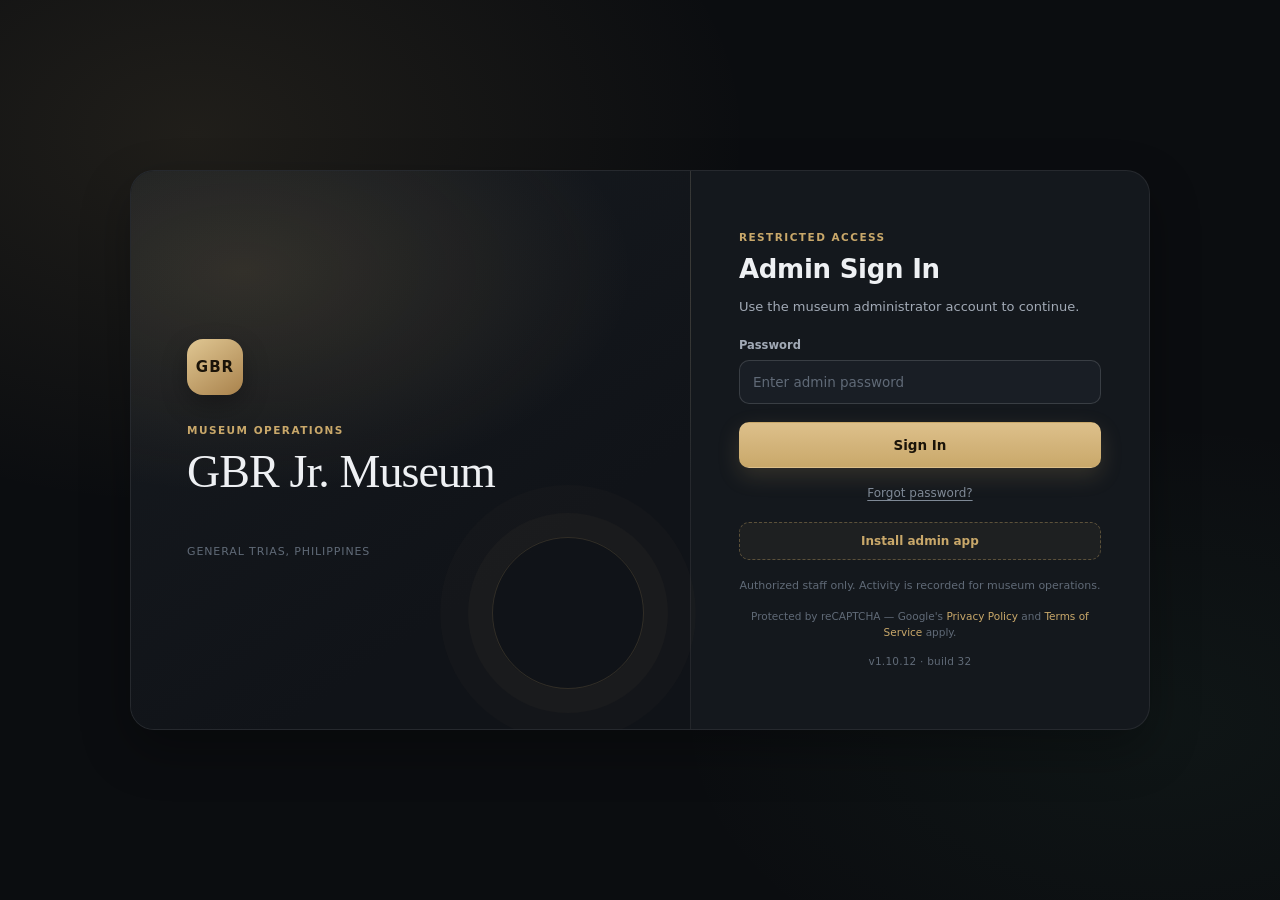
==== admin.html @ af336f1e "Keep a year of visit history so all-time analytics stop shrinking The analytics dashboard pruned ana" ====
<!DOCTYPE html>
<html lang="en">
<head>
<meta charset="UTF-8" />
<meta name="viewport" content="width=device-width, initial-scale=1" />
<title>GBR Jr. Museum — Admin Console</title>
<link rel="manifest" href="admin-manifest.webmanifest" />
<meta name="theme-color" content="#0b0d10" />
<meta name="mobile-web-app-capable" content="yes" />
<meta name="apple-mobile-web-app-capable" content="yes" />
<meta name="apple-mobile-web-app-status-bar-style" content="black-translucent" />
<meta name="apple-mobile-web-app-title" content="GBR Admin" />
<link rel="apple-touch-icon" href="./assets/logo.png" />
<link rel="stylesheet" href="admin.css?v=21" />
<script src="asset-manifest.js"></script>
<script src="offline-store.js?v=1"></script>
<script>
  window.gbrAdminInstallPrompt = null;
  window.addEventListener("beforeinstallprompt", (event) => {
    event.preventDefault();
    window.gbrAdminInstallPrompt = event;
  });
</script>
<script src="https://aframe.io/releases/1.5.0/aframe.min.js" defer></script>
<script src="https://cdn.jsdelivr.net/npm/mind-ar@1.2.5/dist/mindar-image-aframe.prod.js" defer></script>
<base target="_blank">
</head>
<body>

  <div id="screen-login" class="login-screen">
    <div class="login-panel">
      <section class="login-brand">
        <div class="brand-mark">GBR</div>
        <p class="eyebrow">Museum Operations</p>
        <h1>GBR Jr. Museum</h1>
        <p class="login-location">General Trias, Philippines</p>
      </section>

      <section class="login-card">
        <p class="eyebrow">Restricted Access</p>
        <h2>Admin Sign In</h2>
        <p class="modal-desc">Use the museum administrator account to continue.</p>
        <label class="field-label" for="admin-password-input">Password</label>
        <input id="admin-password-input" class="text-input" type="password" placeholder="Enter admin password" autocomplete="current-password" />
        <p id="admin-login-error" class="admin-error hidden">Incorrect password.</p>
        <button id="btn-admin-login-submit" class="btn-primary">Sign In</button>
        <button id="btn-forgot-password" class="login-link-btn" type="button">Forgot password?</button>
        <button id="btn-install-admin-login" class="login-install-btn" type="button">Install admin app</button>
        <p id="admin-login-status" class="login-status hidden"></p>
        <p class="login-footnote">Authorized staff only. Activity is recorded for museum operations.</p>
        <p class="login-footnote login-recaptcha-note">
          Protected by reCAPTCHA — Google's
          <a href="https://policies.google.com/privacy" target="_blank" rel="noopener">Privacy Policy</a> and
          <a href="https://policies.google.com/terms" target="_blank" rel="noopener">Terms of Service</a> apply.
        </p>
        <p class="login-version" id="login-version-text">—</p>
      </section>
    </div>
  </div>

  <div id="ai-modal" class="modal-overlay hidden">
    <div class="modal-card ai-modal-card">
      <p class="modal-eyebrow">AI Assistant</p>
      <h2>Auto-Fill Collection Info &amp; Quiz</h2>
      <p class="modal-desc">Paste any reference text below — an artwork, artifact, sculpture, document, monument, heritage structure, or historical site. The AI will extract the title, artist/maker, year, location, write a description, and generate quiz questions.</p>
      <textarea id="ai-paste-input" class="note-textarea" rows="8" maxlength="60000" placeholder="Paste collection info here… e.g. The historic Puente de Malabon (Malabon Bridge) was constructed during the 19th century under the Spanish colonial administration to span the Malabon-Tullahan river network. During the Philippine-American War in 1899, one of its stone spans was deliberately destroyed by Filipino revolutionary forces. It was later rebuilt in reinforced concrete and steel."></textarea>
      <p class="field-hint"><span id="ai-char-count" class="ai-char-count">0</span> / 60,000 characters · Works with artworks, artifacts, monuments, historical sites, and other collection objects. Paste a full article if you have one: texts over 20,000 characters are shortened to their key facts automatically before the AI reads them.</p>
      <p id="ai-modal-status" class="ai-status"></p>
      <div class="modal-actions">
        <button id="btn-ai-cancel" class="btn-secondary">Cancel</button>
        <button id="btn-ai-submit" class="btn-primary">Auto-Fill Fields &amp; Quiz</button>
      </div>
    </div>
  </div>

  <div id="admin-dashboard" class="admin-shell hidden">
    <aside class="sidebar">
      <div class="sidebar-brand">
        <div class="brand-mark small">GBR</div>
        <div>
          <strong>GBR Jr. Museum</strong>
          <span>Collection Console</span>
        </div>
      </div>

      <nav class="sidebar-nav" aria-label="Admin sections">
        <button class="tab-btn active" data-tab="stats" data-page-title="Visitor Overview">
          <svg viewBox="0 0 24 24" fill="none" stroke="currentColor" stroke-width="1.8" stroke-linecap="round" stroke-linejoin="round" aria-hidden="true"><rect x="3" y="3" width="7" height="7" rx="1.5"/><rect x="14" y="3" width="7" height="7" rx="1.5"/><rect x="3" y="14" width="7" height="7" rx="1.5"/><rect x="14" y="14" width="7" height="7" rx="1.5"/></svg>
          <span>Overview</span>
        </button>
        <button class="tab-btn" data-tab="artworks" data-page-title="Artwork Collection">
          <svg viewBox="0 0 24 24" fill="none" stroke="currentColor" stroke-width="1.8" stroke-linecap="round" stroke-linejoin="round" aria-hidden="true"><rect x="3" y="4" width="18" height="16" rx="2"/><circle cx="8.5" cy="9" r="1.6"/><path d="M21 15l-5-5L5 21"/></svg>
          <span>Artworks</span>
        </button>
        <button class="tab-btn" data-tab="leaderboard" data-page-title="Leaderboard">
          <svg viewBox="0 0 24 24" fill="none" stroke="currentColor" stroke-width="1.8" stroke-linecap="round" stroke-linejoin="round" aria-hidden="true"><path d="M8 21h8"/><path d="M12 17v4"/><path d="M7 4h10v4a5 5 0 0 1-10 0V4z"/><path d="M7 6H4a3 3 0 0 0 3 4"/><path d="M17 6h3a3 3 0 0 1-3 4"/></svg>
          <span>Leaderboard</span>
        </button>
        <button class="tab-btn" data-tab="notes" data-page-title="Guestbook">
          <svg viewBox="0 0 24 24" fill="none" stroke="currentColor" stroke-width="1.8" stroke-linecap="round" stroke-linejoin="round" aria-hidden="true"><path d="M21 14a3 3 0 0 1-3 3H8l-5 4V6a3 3 0 0 1 3-3h12a3 3 0 0 1 3 3v8z"/><path d="M8 8h8"/><path d="M8 12h5"/></svg>
          <span>Guestbook</span>
        </button>
        <button class="tab-btn" data-tab="account" data-page-title="Account &amp; About">
          <svg viewBox="0 0 24 24" fill="none" stroke="currentColor" stroke-width="1.8" stroke-linecap="round" stroke-linejoin="round" aria-hidden="true"><circle cx="12" cy="8" r="4"/><path d="M4.5 21c0-4 3.4-6.5 7.5-6.5s7.5 2.5 7.5 6.5"/></svg>
          <span>Account</span>
        </button>
      </nav>

      <div class="sidebar-footer">
        <div class="sidebar-live">
          <span class="live-dot"></span>
          <div>
            <strong>System Online</strong>
            <span>Firebase connected</span>
          </div>
        </div>
      </div>
    </aside>

    <div class="main-shell">
      <header class="topbar">
        <div class="topbar-title">
          <p class="eyebrow">Museum Operations</p>
          <h1 id="page-title">Visitor Overview</h1>
        </div>
        <div class="topbar-actions">
          <span id="stats-updated" class="topbar-updated">Not refreshed yet</span>
          <button id="btn-install-admin" class="btn-secondary btn-small btn-install" type="button" title="Install GBR Admin on this PC">
            <svg viewBox="0 0 24 24" fill="none" stroke="currentColor" stroke-width="1.8" stroke-linecap="round" stroke-linejoin="round" aria-hidden="true"><path d="M12 3v12"/><path d="m7 10 5 5 5-5"/><path d="M5 21h14"/></svg>
            <span>Install App</span>
          </button>
          <button id="btn-refresh-admin" class="btn-secondary btn-small" type="button">Refresh Data</button>
          <button id="btn-logout" class="btn-secondary btn-small btn-logout" type="button">Sign Out</button>
        </div>
      </header>

      <main class="admin-content">

        <section id="tab-stats" class="tab-panel">
          <div class="section-intro">
            <div>
              <h2>Visitor Analytics</h2>
              <p>Live and historical engagement across the museum experience.</p>
            </div>
            <span class="status-chip"><span class="live-dot"></span> Live tracking</span>
          </div>

          <div class="kpi-grid">
            <article class="kpi-card kpi-live">
              <div class="kpi-top">
                <span class="kpi-label">Live Now</span>
                <span class="live-pill"><span class="live-dot"></span>Live</span>
              </div>
              <span id="stat-active-now" class="kpi-value">—</span>
              <span class="kpi-caption">Visitors active in the last 60 seconds</span>
            </article>

            <article class="kpi-card">
              <div class="kpi-top">
                <span class="kpi-label">Visits Today</span>
                <svg class="kpi-icon" viewBox="0 0 24 24" fill="none" stroke="currentColor" stroke-width="1.7" stroke-linecap="round" stroke-linejoin="round" aria-hidden="true"><path d="M4 19V9"/><path d="M10 19V5"/><path d="M16 19v-7"/><path d="M22 19H2"/></svg>
              </div>
              <span id="stat-visits-today" class="kpi-value">—</span>
              <span id="stat-visits-today-note" class="kpi-caption">Compared with yesterday</span>
            </article>

            <article class="kpi-card">
              <div class="kpi-top">
                <span class="kpi-label">7-Day Visits</span>
                <svg class="kpi-icon" viewBox="0 0 24 24" fill="none" stroke="currentColor" stroke-width="1.7" stroke-linecap="round" stroke-linejoin="round" aria-hidden="true"><path d="M3 17l5-5 4 3 6-7"/><path d="M14 8h4v4"/></svg>
              </div>
              <span id="stat-visits-week" class="kpi-value">—</span>
              <span id="stat-visits-week-note" class="kpi-caption">Compared with the previous week</span>
            </article>

            <article class="kpi-card">
              <div class="kpi-top">
                <span class="kpi-label">Completions</span>
                <svg class="kpi-icon" viewBox="0 0 24 24" fill="none" stroke="currentColor" stroke-width="1.7" stroke-linecap="round" stroke-linejoin="round" aria-hidden="true"><path d="M8 21h8"/><path d="M12 17v4"/><path d="M7 4h10v4a5 5 0 0 1-10 0V4z"/><path d="M7 6H4a3 3 0 0 0 3 4"/><path d="M17 6h3a3 3 0 0 1-3 4"/></svg>
              </div>
              <span id="stat-leaderboard-count" class="kpi-value">—</span>
              <span id="stat-completions-note" class="kpi-caption">Visitors who finished the collection</span>
              <span id="stat-completions-latest" class="kpi-caption kpi-caption-sub">No completions posted yet</span>
            </article>

            <article class="kpi-card">
              <div class="kpi-top">
                <span class="kpi-label">Guestbook Notes</span>
                <svg class="kpi-icon" viewBox="0 0 24 24" fill="none" stroke="currentColor" stroke-width="1.7" stroke-linecap="round" stroke-linejoin="round" aria-hidden="true"><path d="M21 14a3 3 0 0 1-3 3H8l-5 4V6a3 3 0 0 1 3-3h12a3 3 0 0 1 3 3v8z"/><path d="M8 8h8"/><path d="M8 12h5"/></svg>
              </div>
              <span id="stat-notes-count" class="kpi-value">—</span>
              <span id="stat-notes-note" class="kpi-caption">Notes left by visitors</span>
              <span id="stat-notes-latest" class="kpi-caption kpi-caption-sub">No guestbook notes yet</span>
            </article>
          </div>

          <div class="analytics-grid analytics-grid-main">
            <section class="panel panel-traffic">
              <header class="panel-head">
                <div>
                  <p class="eyebrow">Traffic</p>
                  <h3>Site Visits</h3>
                </div>
                <div class="visits-filter" id="visits-filter">
                  <button class="filter-tab active" data-range="week">This Week</button>
                  <button class="filter-tab" data-range="lastweek">Last Week</button>
                  <button class="filter-tab" data-range="month">This Month</button>
                  <button class="filter-tab" data-range="all">All Time</button>
                </div>
              </header>
              <div id="visits-chart" class="visits-chart"></div>
              <p id="visits-chart-total" class="visits-chart-total">—</p>
            </section>

            <aside class="panel panel-insights">
              <header class="panel-head">
                <div>
                  <p class="eyebrow">Patterns</p>
                  <h3>Visitor Insights</h3>
                </div>
              </header>
              <ul class="insight-list">
                <li><span>Busiest weekday</span><strong id="insight-busiest-day">—</strong></li>
                <li><span>Peak visiting hour</span><strong id="insight-peak-hour">—</strong></li>
                <li><span>Daily average</span><strong id="insight-daily-average">—</strong></li>
                <li><span>Week over week</span><strong id="insight-week-change">—</strong></li>
                <li><span>Avg. completion time</span><strong id="insight-average-completion">—</strong></li>
                <li><span>Fastest completion</span><strong id="insight-fastest-completion">—</strong></li>
              </ul>
            </aside>
          </div>

          <div class="analytics-grid analytics-grid-secondary">
            <section class="panel">
              <header class="panel-head">
                <div>
                  <p class="eyebrow">Journey</p>
                  <h3>Visitor Funnel</h3>
                </div>
              </header>
              <div class="funnel-layout">
                <div id="journey-donut" class="donut">
                  <div class="donut-center">
                    <strong id="journey-rate">—</strong>
                    <span>completion</span>
                  </div>
                </div>
                <div class="legend-list">
                  <div class="legend-item">
                    <span class="legend-dot gold"></span>
                    <span>Completed collection</span>
                    <strong id="journey-completed">—</strong>
                  </div>
                  <div class="legend-item">
                    <span class="legend-dot muted"></span>
                    <span>Visitors seen</span>
                    <strong id="journey-visitors">—</strong>
                  </div>
                  <div class="legend-item">
                    <span class="legend-dot green"></span>
                    <span>Left a note</span>
                    <strong id="journey-notes">—</strong>
                  </div>
                </div>
              </div>
              <p class="panel-footnote" id="journey-footnote">Based on visitors seen across presence, completions, and guestbook activity.</p>
            </section>

            <section class="panel">
              <header class="panel-head">
                <div>
                  <p class="eyebrow">Guestbook</p>
                  <h3>Note Mix</h3>
                </div>
              </header>
              <div class="mix-list">
                <div class="mix-row">
                  <div class="mix-row-head"><span>Text notes</span><strong id="note-mix-text-count">—</strong></div>
                  <div class="meter"><span id="note-mix-text-bar" class="meter-fill meter-gold"></span></div>
                </div>
                <div class="mix-row">
                  <div class="mix-row-head"><span>Drawings</span><strong id="note-mix-draw-count">—</strong></div>
                  <div class="meter"><span id="note-mix-draw-bar" class="meter-fill meter-blue"></span></div>
                </div>
                <div class="mix-row">
                  <div class="mix-row-head"><span>Photos</span><strong id="note-mix-photo-count">—</strong></div>
                  <div class="meter"><span id="note-mix-photo-bar" class="meter-fill meter-green"></span></div>
                </div>
              </div>
              <p class="panel-footnote" id="note-mix-summary">No guestbook notes yet.</p>
            </section>

            <section class="panel">
              <header class="panel-head">
                <div>
                  <p class="eyebrow">AR Collection</p>
                  <h3>Readiness</h3>
                </div>
              </header>
              <div class="readiness-head">
                <strong id="readiness-percent">—</strong>
                <span>of the collection is AR-ready</span>
              </div>
              <div class="meter"><span id="readiness-bar" class="meter-fill meter-gold"></span></div>
              <ul class="mini-stats">
                <li><span>Total works</span><strong id="stat-artwork-count">—</strong></li>
                <li><span>Published</span><strong id="stat-artwork-published">—</strong></li>
                <li><span>Scannable targets</span><strong id="stat-artwork-scannable">—</strong></li>
                <li><span>3D models</span><strong id="stat-artwork-models">—</strong></li>
              </ul>
            </section>
          </div>
        </section>

        <section id="tab-artworks" class="tab-panel hidden">
          <div class="section-intro">
            <div>
              <h2>Artwork Collection</h2>
              <p>Upload, edit, and prepare works for the augmented reality experience.</p>
            </div>
            <div class="section-actions">
              <span id="artworks-count-label" class="status-chip neutral">—</span>
              <button id="btn-new-artwork" class="btn-primary btn-inline" type="button">New Artwork</button>
            </div>
          </div>

          <div class="artworks-layout">
            <div id="artwork-drawer-backdrop" class="drawer-backdrop" aria-hidden="true"></div>
            <div id="artwork-drawer" class="upload-panel panel artwork-drawer" role="dialog" aria-modal="true" aria-hidden="true" aria-labelledby="artwork-drawer-title">
              <header class="panel-head">
                <div>
                  <p id="artwork-drawer-eyebrow" class="eyebrow">New Entry</p>
                  <h3 id="artwork-drawer-title">Upload Artwork</h3>
                </div>
                <button id="btn-close-artwork-drawer" class="icon-btn drawer-close" type="button" aria-label="Close artwork editor">&times;</button>
              </header>

              <div class="drawer-body">
              <button id="btn-open-ai-modal" class="btn-secondary btn-small ai-fill-btn" type="button">AI Assistant — Auto-Fill Info &amp; Quiz</button>

              <div class="form-section quiz-hidden">
                <h4 class="form-section-title">Artwork Details</h4>

                <div class="form-group">
                  <label for="artwork-name">Title <span class="required">*</span></label>
                  <input id="artwork-name" class="text-input" type="text" placeholder="e.g. Starry Night" />
                </div>

                <div class="form-row">
                  <div class="form-group">
                    <label for="artwork-artist">Artist</label>
                    <input id="artwork-artist" class="text-input" type="text" placeholder="e.g. Vincent van Gogh" />
                  </div>
                  <div class="form-group">
                    <label for="artwork-year">Year</label>
                    <input id="artwork-year" class="text-input" type="text" placeholder="e.g. 1889" />
                  </div>
                </div>

                <div class="form-group">
                  <label for="artwork-location">Location</label>
                  <input id="artwork-location" class="text-input" type="text" placeholder="e.g. MoMA, New York" />
                </div>

                <div class="form-group">
                  <label for="artwork-details">Description <span class="required">*</span></label>
                  <textarea id="artwork-details" class="note-textarea" rows="4" placeholder="Full description of the artwork…"></textarea>
                </div>
              </div>

              <div class="form-section quiz-hidden">
                <h4 class="form-section-title">Media</h4>

                <div class="form-group">
                  <label>Artwork Photo <span class="required">*</span></label>
                  <div class="image-upload-zone" id="image-upload-zone">
                    <input type="file" id="artwork-image" accept="image/*" hidden />
                    <img id="image-preview" class="hidden" alt="Preview" />
                    <div id="upload-placeholder" class="upload-placeholder">
                      <span class="upload-icon">+</span>
                      <span>Select artwork image</span>
                      <span class="upload-hint">JPG or PNG, max 5MB</span>
                    </div>
                  </div>
                </div>

                <div class="form-group">
                  <label for="artwork-marker">AR Marker Image</label>
                  <div class="file-input-row">
                    <input type="file" id="artwork-marker" accept="image/*" />
                    <span class="upload-hint">Use the artwork as it appears on display</span>
                  </div>
                  <div id="marker-quality-wrap" class="marker-quality-wrap hidden">
                    <div class="marker-quality-preview">
                      <img id="marker-quality-img" src="" alt="Marker preview" />
                      <div id="marker-quality-canvas-wrap" class="hidden"><canvas id="marker-quality-canvas"></canvas></div>
                    </div>
                    <div class="marker-quality-info">
                      <div class="quality-row">
                        <span class="quality-label">Resolution</span>
                        <span id="marker-quality-resolution">—</span>
                      </div>
                      <div class="quality-row">
                        <span class="quality-label">Contrast score</span>
                        <span id="marker-quality-contrast">—</span>
                        <span id="marker-quality-contrast-bar" class="quality-bar"><span class="quality-bar-fill"></span></span>
                      </div>
                      <div class="quality-row">
                        <span class="quality-label">Feature points (est.)</span>
                        <span id="marker-quality-features">—</span>
                      </div>
                      <div class="quality-row">
                        <span class="quality-label">Overall</span>
                        <span id="marker-quality-rating" class="quality-rating">—</span>
                      </div>
                      <button id="btn-test-marker" class="btn-secondary btn-small" type="button">Test with MindAR Compiler</button>
                      <span id="marker-test-status" class="upload-status hidden"></span>
                    </div>
                  </div>
                </div>

                <div class="form-group">
                  <label for="artwork-model">3D Model (.glb)</label>
                  <input type="file" id="artwork-model" accept=".glb,model/gltf-binary" />
                </div>

                <div class="form-group">
                  <label for="artwork-skybox">Immersive Skybox (.glb)</label>
                  <input type="file" id="artwork-skybox" accept=".glb,model/gltf-binary" />
                </div>
              </div>

              <div class="form-section quiz-hidden">
                <h4 class="form-section-title">AR &amp; Immersive Placement</h4>

                <div class="form-row">
                  <div class="form-group">
                    <label for="artwork-model-scale">AR Model Scale</label>
                    <input id="artwork-model-scale" class="text-input" type="number" min="0.001" max="10" step="0.001" value="0.5" />
                    <span class="upload-hint">Model size on the marker. Start at 0.5 and adjust</span>
                  </div>
                  <div class="form-group">
                    <label for="artwork-model-forward">Forward Position (Z)</label>
                    <input id="artwork-model-forward" class="text-input" type="number" min="-5" max="5" step="0.01" value="0.1" />
                    <span class="upload-hint">Distance in front of the marker. Default: 0.1</span>
                  </div>
                </div>

                <div class="form-row">
                  <div class="form-group">
                    <label for="artwork-immersive-scale">Immersive Scale</label>
                    <input id="artwork-immersive-scale" class="text-input" type="number" min="0.001" max="100" step="0.01" value="1" />
                    <span class="upload-hint">Skybox size. Try 1 for a small set, 3.5 for a wide one</span>
                  </div>
                  <div class="form-group">
                    <label for="artwork-immersive-rotation">Immersive Rotation (X Y Z)</label>
                    <input id="artwork-immersive-rotation" class="text-input" type="text" value="0 0 0" placeholder="e.g. 0 270 0" />
                    <span class="upload-hint">Degrees: pitch yaw roll. Try 0 270 0 if the skybox faces away</span>
                  </div>
                </div>

                <div class="form-group">
                  <label for="artwork-immersive-forward">Immersive Forward Position (Z)</label>
                  <input id="artwork-immersive-forward" class="text-input" type="number" min="-20" max="20" step="0.1" value="-3" />
                  <span class="upload-hint">Distance from camera in immersive view. Default: -3</span>
                </div>
              </div>

              <div class="form-section quiz-hidden">
                <h4 class="form-section-title">Visibility</h4>
                <div class="artwork-options">
                  <label class="checkbox-label"><input id="artwork-main" type="checkbox" checked /> Show in Main Collection</label>
                  <label class="checkbox-label"><input id="artwork-scannable" type="checkbox" checked /> Scannable with AR</label>
                  <label class="checkbox-label"><input id="artwork-published" type="checkbox" checked /> Published</label>
                  <label class="checkbox-label checkbox-highlight"><input id="artwork-hunt" type="checkbox" checked /> Include in Scavenger Hunt</label>
                </div>
                <p class="field-hint">Artworks left out of the scavenger hunt stay available in the Library and AR, but are excluded from hunt progress and completion.</p>
              </div>

              <div class="form-section" id="quiz-section">
                <div class="quiz-section-head">
                  <h4 class="form-section-title">Quiz Questions</h4>
                  <button id="btn-add-quiz-question" class="btn-secondary btn-small" type="button">+ Add Question</button>
                </div>
                <p class="field-hint">Add multiple-choice questions for this artwork. The AI Assistant can also generate a quiz from the info you paste.</p>
                <div id="quiz-editor-list" class="quiz-editor-list"></div>
              </div>
              </div>

              <div class="drawer-footer">
                <p id="upload-status" class="upload-status"></p>
                <div class="drawer-footer-actions">
                  <button id="btn-cancel-artwork-edit" class="btn-secondary" type="button">Cancel</button>
                  <button id="btn-upload-artwork" class="btn-primary">Upload Artwork</button>
                </div>
              </div>
            </div>

            <div class="artworks-list-panel panel">
              <header class="panel-head">
                <div>
                  <p class="eyebrow">Collection</p>
                  <h3>Existing Artworks</h3>
                </div>
                <p class="collection-hint">Open an artwork to edit it, or use the hunt switch for a quick change.</p>
              </header>

              <div class="collection-toolbar">
                <div class="collection-toolbar-main">
                  <label class="search-field" for="artwork-search">
                    <svg viewBox="0 0 24 24" aria-hidden="true"><circle cx="11" cy="11" r="7"></circle><path d="m20 20-4-4"></path></svg>
                    <input id="artwork-search" type="search" placeholder="Search by title, artist, or year" autocomplete="off" />
                  </label>
                  <select id="artwork-hunt-filter" class="date-select" aria-label="Filter artworks">
                    <option value="all">All artworks</option>
                    <option value="hunt">In scavenger hunt</option>
                    <option value="not-hunt">Not in hunt</option>
                    <option value="draft">Drafts only</option>
                  </select>
                </div>
              </div>

              <p id="artwork-collection-status" class="collection-status hidden" role="status"></p>

              <div id="admin-artworks-list" class="admin-artworks-list"></div>

              <div class="ar-publish-panel">
                <p class="eyebrow">AR Target Bundle</p>
                <p class="modal-desc">Build a new target file after adding or changing scannable artworks. Visitors keep using the last complete bundle until this finishes.</p>
                <button id="btn-build-ar" class="btn-primary btn-inline" type="button">Build and Publish AR Collection</button>
                <p id="ar-build-status" class="upload-status"></p>
              </div>
            </div>
          </div>
        </section>

        <section id="tab-leaderboard" class="tab-panel hidden">
          <div class="section-intro">
            <div>
              <h2>Leaderboard</h2>
              <p>Fastest collection completions.</p>
            </div>
            <div class="admin-section-actions">
              <button id="btn-export-leaderboard" class="btn-tiny">Export JSON</button>
              <button id="btn-clear-leaderboard" class="btn-tiny danger">Clear All</button>
            </div>
          </div>

          <div class="list-filter-bar">
            <div class="date-filter" id="leaderboard-date-filter" role="group" aria-label="Filter the leaderboard by date">
              <button class="filter-tab active" type="button" data-range="all">All</button>
              <button class="filter-tab" type="button" data-range="today">Today</button>
              <button class="filter-tab" type="button" data-range="week">7 Days</button>
              <button class="filter-tab" type="button" data-range="month">30 Days</button>
              <label class="date-filter-pick">
                <span>Pick a day</span>
                <input id="leaderboard-date" class="text-input date-input" type="date" aria-label="Show only the leaderboard entries posted on this day" />
              </label>
            </div>
            <p id="leaderboard-date-summary" class="list-filter-summary" aria-live="polite"></p>
          </div>

          <div class="panel table-panel">
            <div id="admin-leaderboard-list" class="admin-list"></div>
          </div>
        </section>

        <section id="tab-notes" class="tab-panel hidden">
          <div class="section-intro">
            <div>
              <h2>Guestbook</h2>
              <p>Review and moderate visitor notes, drawings, and photos.</p>
            </div>
            <div class="admin-section-actions">
              <button id="btn-export-notes" class="btn-tiny">Export JSON</button>
              <button id="btn-clear-notes" class="btn-tiny danger">Clear All</button>
            </div>
          </div>

          <div class="list-filter-bar">
            <div class="date-filter" id="notes-date-filter" role="group" aria-label="Filter the guestbook by date">
              <button class="filter-tab active" type="button" data-range="all">All</button>
              <button class="filter-tab" type="button" data-range="today">Today</button>
              <button class="filter-tab" type="button" data-range="week">7 Days</button>
              <button class="filter-tab" type="button" data-range="month">30 Days</button>
              <label class="date-filter-pick">
                <span>Pick a day</span>
                <input id="notes-date" class="text-input date-input" type="date" aria-label="Show only the guestbook notes posted on this day" />
              </label>
            </div>
            <p id="notes-date-summary" class="list-filter-summary" aria-live="polite"></p>
          </div>

          <div class="panel table-panel">
            <div id="admin-notes-list" class="admin-list"></div>
          </div>
        </section>

        <section id="tab-account" class="tab-panel hidden">
          <div class="section-intro">
            <div>
              <h2>Account &amp; About</h2>
              <p>Your administrator sign-in and the build this browser is running.</p>
            </div>
          </div>

          <div class="account-grid">
            <section class="panel">
              <header class="panel-head">
                <div>
                  <p class="eyebrow">Security</p>
                  <h3>Change Password</h3>
                </div>
              </header>
              <p class="panel-note">Signed in as <strong id="account-email">—</strong></p>
              <label class="field-label" for="account-current-password">Current password</label>
              <input id="account-current-password" class="text-input" type="password" autocomplete="current-password" placeholder="Enter the current password" />
              <label class="field-label" for="account-new-password">New password</label>
              <input id="account-new-password" class="text-input" type="password" autocomplete="new-password" placeholder="At least 8 characters" />
              <label class="field-label" for="account-confirm-password">Confirm new password</label>
              <input id="account-confirm-password" class="text-input" type="password" autocomplete="new-password" placeholder="Repeat the new password" />
              <p id="account-password-status" class="account-status hidden"></p>
              <div class="account-actions">
                <button id="btn-change-password" class="btn-primary" type="button">Update Password</button>
                <button id="btn-send-reset-email" class="btn-secondary" type="button">Email Reset Link</button>
              </div>
              <p class="panel-footnote">The password lives in Firebase Authentication, never in the app files, so it can be changed here at any time and applies to every device that signs in.</p>
            </section>

            <section class="panel">
              <header class="panel-head">
                <div>
                  <p class="eyebrow">Release</p>
                  <h3>Console Version</h3>
                </div>
              </header>
              <p class="account-version" id="admin-version-text">—</p>
              <p id="admin-update-status" class="account-status hidden"></p>
              <div class="account-actions">
                <button id="btn-check-admin-updates" class="btn-secondary" type="button">Check for Updates</button>
                <button id="btn-load-admin-update" class="btn-primary hidden" type="button">Reload New Build</button>
              </div>
              <p class="panel-footnote">The build number is the version of admin.js this browser actually loaded. When a newer build is deployed, reload to pick it up — the offline copy is cleared for you.</p>
            </section>
          </div>
        </section>

      </main>
    </div>
  </div>

  <div id="admin-note-view-modal" class="modal-overlay hidden">
    <div class="modal-card admin-note-view-card">
      <p class="modal-eyebrow">Guestbook Note</p>
      <div id="admin-note-view-content" class="admin-note-view-content"></div>
      <p id="admin-note-view-name" class="admin-note-view-name"></p>
      <button id="btn-admin-note-view-close" class="btn-secondary" type="button">Close</button>
    </div>
  </div>

  <div id="hologram-modal" class="modal-overlay hidden">
    <div class="modal-card hologram-modal-card">
      <p class="modal-eyebrow">Immersive View</p>
      <h3 id="hologram-modal-title">Hologram Signs</h3>
      <p class="modal-desc" id="hologram-modal-artwork">—</p>
      <p class="field-hint">Up to three holographic panels float in front of the visitor inside Immersive View. Each sign can show text, an image, or both. Visitors can hide them any time with the Holograms switch.</p>
      <label class="checkbox-label checkbox-highlight hologram-enable-row">
        <input id="hologram-modal-enabled" type="checkbox" /> Show hologram signs for this artwork
      </label>
      <div id="hologram-modal-list" class="hologram-editor-list"></div>
      <p id="hologram-modal-empty" class="hologram-editor-empty">No signs yet. Add up to three.</p>
      <button id="btn-add-hologram-sign" class="btn-secondary btn-small hologram-add-btn" type="button">+ Add Sign</button>
      <p id="hologram-modal-status" class="upload-status"></p>
      <div class="modal-actions">
        <button id="btn-close-hologram-modal" class="btn-secondary" type="button">Close</button>
        <button id="btn-save-holograms" class="btn-primary" type="button">Save Holograms</button>
      </div>
    </div>
  </div>

  <script src="https://www.gstatic.com/firebasejs/10.12.0/firebase-app-compat.js"></script>
  <script src="https://www.gstatic.com/firebasejs/10.12.0/firebase-auth-compat.js"></script>
  <script src="https://www.gstatic.com/firebasejs/10.12.0/firebase-database-compat.js"></script>

  <script src="https://cdn.jsdelivr.net/npm/@supabase/supabase-js@2"></script>

  <script>
    const firebaseConfig = {
      apiKey: "AIzaSyAqhByx12wmk-fSGdkvZmu9LKlBZbKAy6k",
      authDomain: "gbrmuseumtest.firebaseapp.com",
      databaseURL: "https://gbrmuseumtest-default-rtdb.asia-southeast1.firebasedatabase.app",
      projectId: "gbrmuseumtest",
      storageBucket: "gbrmuseumtest.firebasestorage.app",
      messagingSenderId: "712998038471",
      appId: "1:712998038471:web:8fce1f16a87c2dc89247e2",
      measurementId: "G-ELC6XEQDZR"
    };
    firebase.initializeApp(firebaseConfig);
  </script>

  <script src="recaptcha.js?v=5" defer></script>
  <script src="admin.js?v=32" defer></script>
</body>
</html>
---- admin.css ----
/* ============================================
   GBR Jr. Museum — Admin Console
   ============================================ */
:root {
  --bg: #0b0d10;
  --bg-elevated: #0f1216;
  --surface: #14181d;
  --surface-2: #191e25;
  --surface-3: #20262e;
  --border: rgba(255, 255, 255, 0.075);
  --border-strong: rgba(255, 255, 255, 0.14);
  --text: #eef0f3;
  --text-dim: #a2aab6;
  --muted: #7f8996;
  --muted-2: #606a77;
  --gold: #c9a86a;
  --gold-bright: #ddc08b;
  --gold-soft: rgba(201, 168, 106, 0.12);
  --gold-softer: rgba(201, 168, 106, 0.06);
  --success: #5fbf8f;
  --success-soft: rgba(95, 191, 143, 0.12);
  --danger: #e06b63;
  --danger-soft: rgba(224, 107, 99, 0.12);
  --blue: #7fb3d5;
  --radius-lg: 18px;
  --radius: 14px;
  --radius-sm: 10px;
  --shadow: 0 20px 50px rgba(0, 0, 0, 0.3);
  --shadow-sm: 0 8px 24px rgba(0, 0, 0, 0.18);
  --sidebar-width: 248px;
}

* { box-sizing: border-box; -webkit-tap-highlight-color: transparent; }

html, body {
  margin: 0;
  padding: 0;
  min-height: 100%;
  /* The admin page scrolls as a whole, so the page itself is what a downward drag
     at the top would reload — losing a half-filled form. This stops the browser
     gesture in Chrome and Firefox; offline-store.js handles Safari, which ignores
     this rule. */
  overscroll-behavior: none;
}

body {
  color: var(--text);
  font-family: "Segoe UI", system-ui, -apple-system, BlinkMacSystemFont, Roboto, sans-serif;
  font-size: 14px;
  line-height: 1.5;
  background:
    radial-gradient(1100px 500px at 78% -12%, rgba(201, 168, 106, 0.08), transparent 62%),
    radial-gradient(900px 500px at 8% 110%, rgba(95, 191, 143, 0.045), transparent 60%),
    var(--bg);
  -webkit-font-smoothing: antialiased;
}

h1, h2, h3, h4 { margin: 0; font-weight: 650; letter-spacing: -0.01em; }
p { margin: 0; }
button, input, select, textarea { font: inherit; }
button { color: inherit; }
svg { display: block; }

.hidden { display: none !important; }

/* ---------------- Shared type ---------------- */
.eyebrow {
  margin: 0 0 4px;
  color: var(--gold);
  font-size: 10.5px;
  font-weight: 700;
  letter-spacing: 0.14em;
  text-transform: uppercase;
}

/* ---------------- Buttons ---------------- */
.btn-primary, .btn-secondary, .btn-tiny {
  border: 1px solid transparent;
  border-radius: var(--radius-sm);
  font-family: inherit;
  font-weight: 650;
  cursor: pointer;
  transition: background 0.16s ease, border-color 0.16s ease, color 0.16s ease, transform 0.16s ease;
}

.btn-primary {
  width: 100%;
  min-height: 46px;
  padding: 12px 20px;
  margin-top: 6px;
  color: #1b1409;
  background: linear-gradient(180deg, var(--gold-bright), var(--gold));
  box-shadow: 0 8px 22px rgba(201, 168, 106, 0.18);
  font-size: 13.5px;
}
.btn-primary:hover { filter: brightness(1.05); }
.btn-primary:active { transform: translateY(1px); }
.btn-primary:disabled { opacity: 0.55; cursor: not-allowed; }

.btn-secondary {
  min-height: 46px;
  padding: 12px 18px;
  color: var(--text);
  background: rgba(255, 255, 255, 0.055);
  border-color: var(--border-strong);
  font-size: 13.5px;
}
.btn-secondary:hover { background: rgba(255, 255, 255, 0.09); border-color: rgba(255, 255, 255, 0.22); }

.btn-small {
  width: auto;
  min-height: 38px;
  padding: 9px 15px;
  font-size: 12.5px;
}

.btn-tiny {
  min-height: 34px;
  padding: 7px 12px;
  border-radius: 8px;
  color: var(--text-dim);
  background: rgba(255, 255, 255, 0.05);
  border-color: var(--border);
  font-size: 11.5px;
}
.btn-tiny:hover { color: var(--text); background: rgba(255, 255, 255, 0.09); }
.btn-tiny.danger { color: #f59a92; border-color: rgba(224, 107, 99, 0.32); background: var(--danger-soft); }
.btn-tiny.danger:hover { background: rgba(224, 107, 99, 0.2); }

/* ---------------- Inputs ---------------- */
.text-input, .note-textarea, .date-select {
  width: 100%;
  color: var(--text);
  background: var(--surface-2);
  border: 1px solid var(--border-strong);
  border-radius: var(--radius-sm);
  padding: 11px 13px;
  font-size: 13.5px;
  outline: none;
  transition: border-color 0.16s ease, box-shadow 0.16s ease, background 0.16s ease;
}
.text-input { min-height: 44px; }
.text-input::placeholder, .note-textarea::placeholder { color: var(--muted-2); }
.text-input:focus, .note-textarea:focus, .date-select:focus {
  border-color: rgba(201, 168, 106, 0.7);
  box-shadow: 0 0 0 3px rgba(201, 168, 106, 0.14);
  background: #1b2028;
}
.note-textarea { min-height: 108px; resize: vertical; line-height: 1.55; }
.date-select { width: auto; cursor: pointer; padding-right: 34px; }

.field-label {
  display: block;
  margin: 16px 0 6px;
  color: var(--text-dim);
  font-size: 11.5px;
  font-weight: 650;
}

.file-input-row { display: flex; flex-direction: column; gap: 6px; }
.file-input-row input, .form-group input[type="file"], .hologram-image-row input {
  width: 100%;
  padding: 10px 12px;
  color: var(--muted);
  background: var(--surface-2);
  border: 1px dashed var(--border-strong);
  border-radius: var(--radius-sm);
  font-size: 12px;
}
.file-input-row input::file-selector-button, .form-group input[type="file"]::file-selector-button, .hologram-image-row input::file-selector-button {
  margin-right: 10px;
  padding: 5px 10px;
  color: var(--text);
  background: rgba(255, 255, 255, 0.07);
  border: 0;
  border-radius: 7px;
  font-size: 11.5px;
  font-weight: 600;
  cursor: pointer;
}

.checkbox-label {
  display: flex;
  align-items: center;
  gap: 10px;
  color: var(--text-dim);
  font-size: 12.5px;
  cursor: pointer;
}
.checkbox-label input { width: 16px; height: 16px; accent-color: var(--gold); }
.checkbox-highlight { color: var(--gold-bright); }
.field-hint { margin: 9px 0 0; color: var(--muted-2); font-size: 11px; line-height: 1.55; }

.form-group { margin-bottom: 16px; }
.form-group label {
  display: block;
  margin-bottom: 6px;
  color: var(--text-dim);
  font-size: 11.5px;
  font-weight: 650;
}
.form-group .required { color: var(--danger); }
.form-row { display: grid; grid-template-columns: 1fr 1fr; gap: 12px; }
.artwork-options {
  display: grid;
  gap: 10px;
  padding: 14px;
  background: var(--surface-2);
  border: 1px solid var(--border);
  border-radius: var(--radius-sm);
}

.upload-hint { display: block; margin-top: 5px; color: var(--muted-2); font-size: 10.5px; line-height: 1.4; }

/* ---------------- Login ---------------- */
.login-screen {
  position: fixed;
  inset: 0;
  z-index: 40;
  display: flex;
  align-items: center;
  justify-content: center;
  padding: 32px;
  overflow-y: auto;
  overscroll-behavior: contain;
  background:
    radial-gradient(900px 600px at 15% 15%, rgba(201, 168, 106, 0.11), transparent 62%),
    radial-gradient(800px 500px at 90% 80%, rgba(95, 191, 143, 0.05), transparent 60%),
    var(--bg);
}

.login-panel {
  display: grid;
  grid-template-columns: minmax(0, 1.1fr) minmax(0, 0.9fr);
  width: min(1020px, 100%);
  min-height: 560px;
  background: var(--surface);
  border: 1px solid var(--border);
  border-radius: 24px;
  box-shadow: var(--shadow);
  overflow: hidden;
}

.login-brand {
  position: relative;
  display: flex;
  flex-direction: column;
  justify-content: center;
  padding: 56px;
  background:
    radial-gradient(600px 340px at 20% 18%, rgba(201, 168, 106, 0.16), transparent 65%),
    linear-gradient(145deg, #171b20, #101318 70%);
  border-right: 1px solid var(--border);
}
.login-brand::after {
  content: "";
  position: absolute;
  right: 46px;
  bottom: 40px;
  width: 150px;
  height: 150px;
  border: 1px solid rgba(201, 168, 106, 0.18);
  border-radius: 50%;
  box-shadow: 0 0 0 24px rgba(201, 168, 106, 0.035), 0 0 0 52px rgba(201, 168, 106, 0.02);
  pointer-events: none;
}
.login-brand .eyebrow { margin-top: 28px; }
.login-brand h1 {
  max-width: 430px;
  margin: 4px 0 14px;
  font-family: Georgia, "Times New Roman", serif;
  font-size: clamp(32px, 4vw, 46px);
  font-weight: 500;
  letter-spacing: -0.02em;
  line-height: 1.08;
}
.login-location { margin-top: 34px; color: var(--muted-2); font-size: 11px; letter-spacing: 0.08em; text-transform: uppercase; }

.login-card {
  align-self: center;
  padding: 52px 48px;
}
.login-card h2 { margin: 0 0 8px; font-size: 26px; }
.login-card .modal-desc { margin-bottom: 20px; }
.login-card .btn-primary { margin-top: 18px; }
.login-footnote { margin-top: 18px; color: var(--muted-2); font-size: 11px; line-height: 1.5; text-align: center; }
.login-install-btn {
  display: inline-flex;
  align-items: center;
  justify-content: center;
  width: 100%;
  margin-top: 16px;
  padding: 9px 12px;
  color: var(--gold);
  background: var(--gold-softer);
  border: 1px dashed rgba(201, 168, 106, 0.36);
  border-radius: var(--radius-sm);
  font-family: inherit;
  font-size: 12px;
  font-weight: 650;
  cursor: pointer;
}
.login-install-btn:hover {
  background: var(--gold-soft);
  border-color: rgba(201, 168, 106, 0.5);
}

.login-link-btn {
  display: block;
  width: 100%;
  margin-top: 12px;
  padding: 4px;
  color: var(--muted);
  background: transparent;
  border: none;
  font-family: inherit;
  font-size: 12px;
  text-decoration: underline;
  text-underline-offset: 3px;
  cursor: pointer;
}

.login-link-btn:hover { color: var(--gold-bright); }
.login-link-btn:disabled { opacity: 0.6; cursor: not-allowed; }

.login-status {
  margin: 12px 0 0;
  font-size: 12px;
  line-height: 1.45;
  color: var(--text-dim);
}

.login-status.is-success { color: var(--success); }
.login-status.is-error { color: var(--danger); }
.login-status.hidden { display: none; }
.login-version { margin: 14px 0 0; text-align: center; color: var(--muted-2); font-size: 10.5px; letter-spacing: 0.02em; }
/* recaptcha.js asks for badge=hidden; this rule also covers a loader that was
   cached before that change, so the floating badge never reappears. The
   attribution footnote keeps the notice visible without the badge. */
.grecaptcha-badge { visibility: hidden !important; opacity: 0 !important; }
.login-recaptcha-note { margin-top: 14px; color: var(--muted-2); font-size: 10.5px; line-height: 1.5; text-align: center; }
.login-recaptcha-note a { color: var(--gold); text-decoration: none; }

.brand-mark {
  display: flex;
  align-items: center;
  justify-content: center;
  width: 56px;
  height: 56px;
  color: #1b1409;
  background: linear-gradient(145deg, #e0c793, #a9824c);
  border-radius: 16px;
  font-size: 15px;
  font-weight: 800;
  letter-spacing: 0.07em;
  box-shadow: 0 10px 26px rgba(0, 0, 0, 0.28);
}
.brand-mark.small { width: 40px; height: 40px; border-radius: 12px; font-size: 11px; }

/* ---------------- Modals ---------------- */
.modal-overlay {
  position: fixed;
  inset: 0;
  z-index: 50;
  display: flex;
  align-items: center;
  justify-content: center;
  padding: 24px;
  background: rgba(5, 7, 9, 0.78);
  backdrop-filter: blur(6px);
}
.modal-card {
  width: 100%;
  max-width: 430px;
  max-height: calc(100vh - 48px);
  overflow-y: auto;
  overscroll-behavior: contain;
  padding: 30px;
  text-align: left;
  background: var(--surface);
  border: 1px solid var(--border-strong);
  border-radius: 20px;
  box-shadow: var(--shadow);
}
.modal-eyebrow {
  margin: 0 0 6px;
  color: var(--gold);
  font-size: 10.5px;
  font-weight: 700;
  letter-spacing: 0.14em;
  text-transform: uppercase;
}
.modal-card h2 { margin-bottom: 8px; font-size: 22px; }
.modal-desc { color: var(--text-dim); font-size: 13px; line-height: 1.55; }
.modal-actions { display: flex; gap: 10px; margin-top: 16px; }
.modal-actions .btn-primary, .modal-actions .btn-secondary { width: 50%; margin-top: 0; }
.ai-modal-card { max-width: 560px; }
.ai-modal-card .note-textarea { margin-top: 16px; min-height: 150px; }
.ai-modal-card .btn-primary { width: 100%; }

.admin-error {
  margin: 8px 0 0;
  color: #f08c84;
  font-size: 12px;
}

.ai-status { min-height: 20px; margin: 10px 0 0; color: var(--text-dim); font-size: 12px; }
.ai-status.success { color: var(--success); }
.ai-status.error { color: #f08c84; }

/* ---------------- App shell ---------------- */
.admin-shell { min-height: 100vh; }
.admin-shell.hidden { display: none; }

.sidebar {
  position: fixed;
  inset: 0 auto 0 0;
  z-index: 30;
  display: flex;
  flex-direction: column;
  width: var(--sidebar-width);
  padding: 22px 14px;
  background: rgba(11, 14, 18, 0.92);
  border-right: 1px solid var(--border);
  backdrop-filter: blur(16px);
}

.sidebar-brand {
  display: flex;
  align-items: center;
  gap: 12px;
  padding: 0 6px 20px;
  margin-bottom: 16px;
  border-bottom: 1px solid var(--border);
}
.sidebar-brand strong { display: block; font-size: 13px; font-weight: 650; }
.sidebar-brand span { display: block; margin-top: 1px; color: var(--muted-2); font-size: 10.5px; }

.sidebar-nav { display: flex; flex: 1; flex-direction: column; gap: 3px; }

.tab-btn {
  display: flex;
  align-items: center;
  gap: 12px;
  width: 100%;
  padding: 11px 12px;
  color: var(--muted);
  background: transparent;
  border: 1px solid transparent;
  border-radius: var(--radius-sm);
  font-size: 13px;
  font-weight: 600;
  text-align: left;
  cursor: pointer;
  transition: background 0.16s ease, color 0.16s ease, border-color 0.16s ease;
}
.tab-btn svg { width: 18px; height: 18px; flex-shrink: 0; }
.tab-btn:hover { color: var(--text); background: rgba(255, 255, 255, 0.04); }
.tab-btn.active {
  color: var(--gold-bright);
  background: var(--gold-soft);
  border-color: rgba(201, 168, 106, 0.16);
}

.sidebar-footer { padding-top: 14px; border-top: 1px solid var(--border); }
.sidebar-live {
  display: flex;
  align-items: center;
  gap: 11px;
  padding: 10px 8px;
}
.sidebar-live strong { display: block; font-size: 11.5px; font-weight: 650; }
.sidebar-live span { display: block; color: var(--muted-2); font-size: 10px; }

.live-dot {
  width: 8px;
  height: 8px;
  flex-shrink: 0;
  border-radius: 50%;
  background: var(--success);
  box-shadow: 0 0 0 4px var(--success-soft);
  animation: livePulse 2.4s ease-in-out infinite;
}
@keyframes livePulse {
  0%, 100% { box-shadow: 0 0 0 4px var(--success-soft); }
  50% { box-shadow: 0 0 0 7px rgba(95, 191, 143, 0.03); }
}

.main-shell {
  display: flex;
  flex-direction: column;
  min-height: 100vh;
  margin-left: var(--sidebar-width);
}

.topbar {
  position: sticky;
  top: 0;
  z-index: 20;
  display: flex;
  align-items: center;
  justify-content: space-between;
  gap: 20px;
  padding: 17px 32px;
  background: rgba(11, 13, 16, 0.82);
  border-bottom: 1px solid var(--border);
  backdrop-filter: blur(16px);
}
.topbar-title h1 { margin-top: 2px; font-size: 21px; font-weight: 650; }
.topbar-actions { display: flex; align-items: center; gap: 9px; }
.topbar-updated { margin-right: 4px; color: var(--muted-2); font-size: 11.5px; white-space: nowrap; }
.btn-logout { color: var(--text-dim); }
.btn-install {
  display: inline-flex;
  align-items: center;
  justify-content: center;
  gap: 7px;
  color: var(--gold-bright);
  background: var(--gold-soft);
  border-color: rgba(201, 168, 106, 0.32);
}
.btn-install:hover {
  background: rgba(201, 168, 106, 0.19);
  border-color: rgba(201, 168, 106, 0.5);
}
.btn-install svg { width: 15px; height: 15px; }

.admin-content {
  width: 100%;
  max-width: 1480px;
  margin: 0 auto;
  padding: 28px 32px 56px;
}

/* ---------------- Section heading ---------------- */
.section-intro {
  display: flex;
  align-items: flex-end;
  justify-content: space-between;
  gap: 24px;
  margin-bottom: 20px;
}
.section-intro h2 { margin-bottom: 4px; font-size: 23px; }
.section-intro p { color: var(--muted); font-size: 13px; }

.status-chip {
  display: inline-flex;
  align-items: center;
  gap: 8px;
  flex-shrink: 0;
  padding: 7px 12px;
  color: var(--success);
  background: var(--success-soft);
  border: 1px solid rgba(95, 191, 143, 0.22);
  border-radius: 999px;
  font-size: 11px;
  font-weight: 650;
}
.status-chip.neutral {
  color: var(--text-dim);
  background: rgba(255, 255, 255, 0.04);
  border-color: var(--border);
  font-variant-numeric: tabular-nums;
}

/* ---------------- KPI cards ---------------- */
.kpi-grid {
  display: grid;
  grid-template-columns: repeat(5, minmax(0, 1fr));
  gap: 12px;
  margin-bottom: 18px;
}
.kpi-card {
  display: flex;
  flex-direction: column;
  min-height: 130px;
  padding: 16px 17px;
  background: linear-gradient(180deg, rgba(255, 255, 255, 0.045), rgba(255, 255, 255, 0.012));
  border: 1px solid var(--border);
  border-radius: var(--radius);
  box-shadow: var(--shadow-sm);
}
.kpi-card.kpi-live {
  background: linear-gradient(180deg, rgba(95, 191, 143, 0.1), rgba(95, 191, 143, 0.015));
  border-color: rgba(95, 191, 143, 0.24);
}
.kpi-top { display: flex; align-items: center; justify-content: space-between; gap: 8px; }
.kpi-label { color: var(--muted); font-size: 11.5px; font-weight: 650; letter-spacing: 0.01em; }
.kpi-icon { width: 17px; height: 17px; color: var(--muted-2); }
.kpi-value {
  margin-top: auto;
  padding-top: 18px;
  color: var(--text);
  font-family: Georgia, "Times New Roman", serif;
  font-size: 33px;
  font-weight: 500;
  line-height: 1;
  letter-spacing: -0.02em;
  font-variant-numeric: tabular-nums;
}
.kpi-live .kpi-value { color: var(--success); }
.kpi-caption { margin-top: 8px; color: var(--muted-2); font-size: 10.5px; line-height: 1.35; }
.kpi-caption-sub { margin-top: 4px; font-size: 10px; opacity: 0.85; }
.live-pill {
  display: inline-flex;
  align-items: center;
  gap: 5px;
  color: var(--success);
  font-size: 9.5px;
  font-weight: 700;
  letter-spacing: 0.08em;
  text-transform: uppercase;
}
.live-pill .live-dot { width: 6px; height: 6px; box-shadow: none; }

/* ---------------- Panels ---------------- */
.panel {
  padding: 20px;
  background: var(--surface);
  border: 1px solid var(--border);
  border-radius: var(--radius-lg);
  box-shadow: var(--shadow-sm);
}
.panel-head {
  display: flex;
  align-items: flex-start;
  justify-content: space-between;
  gap: 16px;
  margin-bottom: 16px;
}
.panel-head h3 { margin-top: 2px; font-size: 16px; }
.panel-head .eyebrow { margin-bottom: 1px; }
.panel-footnote { margin-top: 14px; color: var(--muted-2); font-size: 10.5px; line-height: 1.5; }

/* ---------------- Account & About ---------------- */
.account-grid { display: grid; gap: 14px; grid-template-columns: repeat(auto-fit, minmax(320px, 1fr)); }
.panel-note { margin: -2px 0 16px; color: var(--text-dim); font-size: 12.5px; }
.panel-note strong { color: var(--text); font-weight: 650; }
.account-actions { display: flex; flex-wrap: wrap; gap: 10px; margin-top: 18px; }
.account-actions .btn-primary, .account-actions .btn-secondary { width: auto; flex: 1 1 auto; margin-top: 0; }
.account-status { margin: 14px 0 0; font-size: 12px; line-height: 1.5; color: var(--text-dim); }
.account-status.is-success { color: var(--success); }
.account-status.is-error { color: var(--danger); }
.account-version { margin: 0; font-size: 19px; font-weight: 700; color: var(--gold-bright); letter-spacing: 0.01em; }

.analytics-grid { display: grid; gap: 14px; }
.analytics-grid-main { grid-template-columns: minmax(0, 1.9fr) minmax(280px, 0.85fr); margin-bottom: 14px; }
.analytics-grid-secondary { grid-template-columns: repeat(3, minmax(0, 1fr)); }

/* ---------------- Visits chart ---------------- */
.visits-filter { display: flex; flex-wrap: wrap; gap: 5px; justify-content: flex-end; }
.filter-tab {
  padding: 6px 10px;
  color: var(--muted);
  background: transparent;
  border: 1px solid var(--border);
  border-radius: 7px;
  font-size: 10.5px;
  font-weight: 650;
  cursor: pointer;
  transition: background 0.16s ease, color 0.16s ease, border-color 0.16s ease;
}
.filter-tab:hover { color: var(--text); background: rgba(255, 255, 255, 0.05); }
.filter-tab.active {
  color: var(--gold-bright);
  background: var(--gold-soft);
  border-color: rgba(201, 168, 106, 0.26);
}

/* ---------------- Date filters on the moderator lists ---------------- */
/* The leaderboard and guestbook tabs add a range/day filter above their list;
   the tabs reuse .filter-tab so both toolbars look and behave the same. */
.list-filter-bar {
  display: flex;
  flex-wrap: wrap;
  align-items: center;
  justify-content: space-between;
  gap: 10px;
  margin-bottom: 12px;
}
.date-filter { display: flex; flex-wrap: wrap; align-items: center; gap: 7px; }
.date-filter-pick { display: flex; align-items: center; gap: 6px; }
.date-filter-pick > span {
  color: var(--muted-2);
  font-size: 9.5px;
  font-weight: 700;
  letter-spacing: 0.08em;
  text-transform: uppercase;
  white-space: nowrap;
}
.text-input.date-input {
  width: 156px;
  min-height: 0;
  padding: 5px 9px;
  font-size: 11.5px;
}
.date-input::-webkit-calendar-picker-indicator { opacity: 0.55; cursor: pointer; }
.date-input::-webkit-calendar-picker-indicator:hover { opacity: 0.9; }
.list-filter-summary { margin: 0; color: var(--muted-2); font-size: 10.5px; font-variant-numeric: tabular-nums; }

.visits-chart {
  display: flex;
  align-items: stretch;
  gap: 10px;
  height: 238px;
  padding: 18px 10px 0;
  background:
    repeating-linear-gradient(to top, transparent 0, transparent 47px, rgba(255, 255, 255, 0.045) 48px),
    rgba(255, 255, 255, 0.018);
  border: 1px solid rgba(255, 255, 255, 0.04);
  border-radius: 12px;
}
.visits-chart-bar {
  display: flex;
  flex: 1;
  flex-direction: column;
  align-items: center;
  gap: 6px;
  min-width: 0;
}
.visits-chart-bar-count {
  color: var(--text-dim);
  font-size: 10.5px;
  font-weight: 650;
  font-variant-numeric: tabular-nums;
}
.visits-chart-bar-track {
  display: flex;
  align-items: flex-end;
  justify-content: center;
  width: 100%;
  flex: 1;
  min-height: 0;
}
.visits-chart-bar-fill {
  width: min(38px, 72%);
  background: linear-gradient(180deg, #dfc28b, #a9824c);
  border-radius: 7px 7px 3px 3px;
  box-shadow: 0 -6px 20px rgba(201, 168, 106, 0.14);
  transition: height 0.35s ease;
}
.visits-chart-bar-label {
  color: var(--muted-2);
  font-size: 9.5px;
  white-space: nowrap;
}
.visits-chart-total { margin-top: 10px; color: var(--muted-2); font-size: 11px; text-align: right; }

/* ---------------- Insights ---------------- */
.insight-list { margin: 0; padding: 0; list-style: none; }
.insight-list li {
  display: flex;
  align-items: baseline;
  justify-content: space-between;
  gap: 16px;
  padding: 11px 0;
  border-bottom: 1px solid var(--border);
  font-size: 12px;
}
.insight-list li:last-child { padding-bottom: 0; border-bottom: 0; }
.insight-list span { color: var(--muted); }
.insight-list strong { color: var(--text); font-weight: 650; text-align: right; font-variant-numeric: tabular-nums; }

/* ---------------- Funnel / mix / readiness ---------------- */
.funnel-layout { display: flex; align-items: center; gap: 22px; }
.donut {
  --pct: 0;
  position: relative;
  display: flex;
  align-items: center;
  justify-content: center;
  width: 138px;
  height: 138px;
  flex-shrink: 0;
  border-radius: 50%;
  background: conic-gradient(var(--gold) calc(var(--pct) * 1%), rgba(255, 255, 255, 0.07) 0);
}
.donut::before {
  content: "";
  position: absolute;
  inset: 13px;
  border-radius: 50%;
  background: var(--surface);
  border: 1px solid rgba(255, 255, 255, 0.04);
}
.donut-center { position: relative; z-index: 1; text-align: center; }
.donut-center strong { display: block; font-size: 25px; font-weight: 650; line-height: 1.1; }
.donut-center span { color: var(--muted-2); font-size: 9px; font-weight: 700; letter-spacing: 0.09em; text-transform: uppercase; }
.legend-list { display: flex; flex: 1; flex-direction: column; gap: 11px; min-width: 0; }
.legend-item { display: flex; align-items: center; gap: 9px; color: var(--muted); font-size: 11.5px; }
.legend-item strong { margin-left: auto; color: var(--text); font-weight: 650; font-variant-numeric: tabular-nums; }
.legend-dot { width: 7px; height: 7px; flex-shrink: 0; border-radius: 50%; }
.legend-dot.gold { background: var(--gold); }
.legend-dot.muted { background: var(--muted-2); }
.legend-dot.green { background: var(--success); }

.mix-list { display: flex; flex-direction: column; gap: 15px; }
.mix-row-head { display: flex; align-items: baseline; justify-content: space-between; gap: 12px; margin-bottom: 6px; color: var(--muted); font-size: 11.5px; }
.mix-row-head strong { color: var(--text); font-weight: 650; font-variant-numeric: tabular-nums; }
.meter { height: 7px; overflow: hidden; background: rgba(255, 255, 255, 0.065); border-radius: 999px; }
.meter-fill { display: block; width: 0; height: 100%; border-radius: inherit; transition: width 0.45s ease; }
.meter-gold { background: linear-gradient(90deg, #a9824c, var(--gold-bright)); }
.meter-blue { background: linear-gradient(90deg, #4f7f9d, var(--blue)); }
.meter-green { background: linear-gradient(90deg, #3f8b67, var(--success)); }

.readiness-head { display: flex; align-items: baseline; gap: 9px; margin-bottom: 10px; }
.readiness-head strong {
  color: var(--gold-bright);
  font-family: Georgia, "Times New Roman", serif;
  font-size: 34px;
  font-weight: 500;
  line-height: 1;
  font-variant-numeric: tabular-nums;
}
.readiness-head span { color: var(--muted-2); font-size: 10.5px; }
.mini-stats {
  display: grid;
  grid-template-columns: 1fr 1fr;
  gap: 8px;
  margin: 16px 0 0;
  padding: 0;
  list-style: none;
}
.mini-stats li {
  display: flex;
  flex-direction: column;
  gap: 1px;
  padding: 9px 11px;
  background: var(--surface-2);
  border: 1px solid var(--border);
  border-radius: 9px;
}
.mini-stats span { color: var(--muted-2); font-size: 9.5px; font-weight: 650; letter-spacing: 0.05em; text-transform: uppercase; }
.mini-stats strong { font-size: 17px; font-weight: 650; font-variant-numeric: tabular-nums; }

/* ---------------- Artworks ---------------- */
.artworks-layout { display: block; }
.upload-panel, .artworks-list-panel { padding: 22px; }
.artworks-list-panel { min-height: 420px; }
.collection-hint { max-width: 380px; color: var(--muted); font-size: 11.5px; text-align: right; }

.section-actions { display: flex; align-items: center; gap: 10px; flex-shrink: 0; }
.btn-inline { width: auto; margin-top: 0; }

/* ---------------- Artwork drawer ---------------- */
body.drawer-open { overflow: hidden; }
.drawer-backdrop {
  position: fixed;
  inset: 0;
  z-index: 89;
  background: rgba(5, 7, 11, 0.62);
  opacity: 0;
  visibility: hidden;
  backdrop-filter: blur(2px);
  transition: opacity 0.22s ease, visibility 0.22s ease;
}
.drawer-backdrop.open { opacity: 1; visibility: visible; }
.artwork-drawer {
  position: fixed;
  top: 0;
  right: 0;
  bottom: 0;
  z-index: 90;
  width: min(580px, 100vw);
  max-height: 100vh;
  overflow-y: auto;
  padding: 0;
  background: var(--surface);
  border: 0;
  border-left: 1px solid var(--border-strong);
  border-radius: 0;
  box-shadow: -24px 0 70px rgba(0, 0, 0, 0.45);
  transform: translateX(104%);
  visibility: hidden;
  transition: transform 0.28s cubic-bezier(0.22, 0.8, 0.3, 1), visibility 0.28s ease;
  overscroll-behavior: contain;
}
.artwork-drawer.open { transform: translateX(0); visibility: visible; }
.artwork-drawer .panel-head {
  position: sticky;
  top: 0;
  z-index: 3;
  flex-direction: row;
  align-items: center;
  margin: 0;
  padding: 20px 24px;
  background: rgba(15, 18, 24, 0.97);
  border-bottom: 1px solid var(--border);
  backdrop-filter: blur(12px);
}
.drawer-close {
  display: inline-flex;
  align-items: center;
  justify-content: center;
  width: 36px;
  height: 36px;
  flex-shrink: 0;
  color: var(--text-dim);
  background: rgba(255, 255, 255, 0.06);
  border: 1px solid var(--border);
  border-radius: 9px;
  font-size: 22px;
  line-height: 1;
  cursor: pointer;
}
.drawer-close:hover { color: var(--text); background: rgba(255, 255, 255, 0.1); }
.drawer-body { padding: 4px 24px 20px; }
.drawer-footer {
  position: sticky;
  bottom: 0;
  z-index: 3;
  padding: 16px 24px;
  background: rgba(15, 18, 24, 0.97);
  border-top: 1px solid var(--border);
  backdrop-filter: blur(12px);
}
.drawer-footer .upload-status { margin: 0 0 10px; text-align: left; }
.drawer-footer .upload-status:empty { display: none; }
.drawer-footer-actions { display: flex; gap: 10px; }
.drawer-footer-actions .btn-secondary { flex: 0 0 34%; }
.drawer-footer-actions .btn-primary { flex: 1; margin-top: 0; }

/* ---------------- Collection controls ---------------- */
.collection-toolbar {
  display: flex;
  align-items: center;
  justify-content: space-between;
  gap: 14px;
  margin: 16px 0;
  padding: 12px;
  background: var(--surface-2);
  border: 1px solid var(--border);
  border-radius: 12px;
}
.collection-toolbar-main { display: flex; align-items: center; gap: 9px; flex: 1; min-width: 0; }
.collection-toolbar-main .date-select { width: 170px; flex-shrink: 0; }
.search-field {
  display: flex;
  align-items: center;
  gap: 8px;
  flex: 1;
  min-width: 180px;
  padding: 0 11px;
  background: var(--surface);
  border: 1px solid var(--border-strong);
  border-radius: 9px;
}
.search-field:focus-within { border-color: rgba(201, 168, 106, 0.65); }
.search-field svg {
  width: 15px;
  height: 15px;
  flex-shrink: 0;
  fill: none;
  stroke: var(--muted);
  stroke-linecap: round;
  stroke-width: 1.8;
}
.search-field input {
  width: 100%;
  min-height: 36px;
  padding: 0;
  color: var(--text);
  background: transparent;
  border: 0;
  outline: 0;
  font-family: inherit;
  font-size: 12.5px;
}
.search-field input::placeholder { color: var(--muted-2); }
.collection-status {
  margin: -4px 0 14px;
  padding: 9px 12px;
  color: var(--muted);
  background: var(--surface-2);
  border: 1px solid var(--border);
  border-radius: 9px;
  font-size: 11.5px;
}
.collection-status.success { color: var(--success); background: rgba(124, 196, 125, 0.08); border-color: rgba(124, 196, 125, 0.22); }
.collection-status.error { color: #f08c84; background: rgba(224, 107, 99, 0.08); border-color: rgba(224, 107, 99, 0.24); }

.ai-fill-btn { width: 100%; margin-bottom: 4px; }
.ai-char-count { color: var(--muted-2); font-weight: 700; }
.ai-char-count.over { color: var(--gold-bright); }

.form-section { margin-top: 24px; padding-top: 22px; border-top: 1px solid var(--border); }
.form-section:first-of-type { margin-top: 20px; }
.form-section-title {
  margin-bottom: 14px;
  color: var(--gold);
  font-size: 10.5px;
  font-weight: 700;
  letter-spacing: 0.13em;
  text-transform: uppercase;
}

/* ---------------- Quiz builder ---------------- */
.quiz-section-head { display: flex; align-items: center; justify-content: space-between; gap: 10px; }
.quiz-section-head .form-section-title { margin-bottom: 10px; }
.quiz-editor-list { display: flex; flex-direction: column; gap: 14px; margin-top: 12px; }
.quiz-editor-empty {
  padding: 16px;
  color: var(--muted);
  font-size: 12.5px;
  text-align: center;
  border: 1px dashed var(--border-strong);
  border-radius: 12px;
}
.quiz-question-card {
  padding: 14px;
  background: rgba(255, 255, 255, 0.025);
  border: 1px solid var(--border);
  border-radius: 12px;
}
.quiz-question-head {
  display: flex;
  align-items: center;
  justify-content: space-between;
  gap: 10px;
  margin-bottom: 10px;
}
.quiz-question-label {
  color: var(--muted);
  font-size: 10.5px;
  font-weight: 700;
  letter-spacing: 0.08em;
  text-transform: uppercase;
}
.quiz-question-card .note-textarea,
.quiz-question-card .text-input { min-height: 40px; padding: 9px 11px; font-size: 12.5px; }
.quiz-question-card .note-textarea { min-height: 62px; margin-bottom: 10px; }
.quiz-option-row { display: flex; align-items: center; gap: 10px; margin-top: 8px; }
.quiz-option-row input[type="radio"] {
  flex: none;
  width: 16px;
  height: 16px;
  accent-color: var(--gold);
  cursor: pointer;
}
.quiz-option-row .text-input { flex: 1; min-height: 38px; }
.quiz-option-hint { margin: 10px 0 0; color: var(--muted-2); font-size: 10.5px; line-height: 1.5; }
.artwork-drawer.quiz-mode .quiz-hidden { display: none; }

/* ---------------- Hologram sign editor ---------------- */
.hologram-modal-card { max-width: 560px; }
.hologram-modal-card h3 { margin: 0 0 6px; font-size: 20px; }
.hologram-enable-row { margin: 16px 0 4px; }
.hologram-editor-list { display: flex; flex-direction: column; gap: 14px; margin-top: 14px; }
.hologram-editor-empty {
  margin: 14px 0 0;
  padding: 16px;
  color: var(--muted);
  font-size: 12.5px;
  text-align: center;
  border: 1px dashed var(--border-strong);
  border-radius: 12px;
}
.hologram-card {
  padding: 14px;
  background: var(--gold-softer);
  border: 1px solid var(--gold-soft);
  border-radius: 12px;
}
.hologram-card-head {
  display: flex;
  align-items: center;
  justify-content: space-between;
  gap: 10px;
  margin-bottom: 10px;
}
.hologram-card-label {
  color: var(--gold);
  font-size: 10.5px;
  font-weight: 700;
  letter-spacing: 0.08em;
  text-transform: uppercase;
}
.hologram-card .field-label { margin-top: 8px; }
.hologram-card .note-textarea { min-height: 66px; margin-bottom: 4px; }
.hologram-mode-select { width: 100%; margin-top: 6px; }
.hologram-mode-hint { margin: 7px 0 2px; }
.hologram-image-row { display: flex; align-items: center; gap: 10px; flex-wrap: wrap; }
.hologram-image-preview {
  display: block;
  max-width: 100%;
  max-height: 110px;
  margin-top: 10px;
  border: 1px solid var(--gold-soft);
  border-radius: 10px;
}
.hologram-add-btn { margin-top: 12px; width: 100%; }
.status-pill.holo { color: var(--gold-bright); background: var(--gold-soft); }
#ai-modal { z-index: 130; }

.image-upload-zone {
  position: relative;
  display: flex;
  align-items: center;
  justify-content: center;
  width: 100%;
  aspect-ratio: 16 / 10;
  overflow: hidden;
  background: var(--surface-2);
  border: 1.5px dashed var(--border-strong);
  border-radius: var(--radius);
  cursor: pointer;
  transition: border-color 0.16s ease, background 0.16s ease;
}
.image-upload-zone:hover { border-color: rgba(201, 168, 106, 0.6); background: rgba(201, 168, 106, 0.035); }
.upload-placeholder {
  display: flex;
  flex-direction: column;
  align-items: center;
  gap: 4px;
  color: var(--text-dim);
  font-size: 12.5px;
}
.upload-icon {
  display: flex;
  align-items: center;
  justify-content: center;
  width: 38px;
  height: 38px;
  margin-bottom: 4px;
  color: var(--gold);
  background: var(--gold-soft);
  border: 1px solid rgba(201, 168, 106, 0.22);
  border-radius: 50%;
  font-size: 22px;
  font-weight: 300;
  line-height: 1;
}
#image-preview { position: absolute; inset: 0; width: 100%; height: 100%; object-fit: cover; }
#image-preview.hidden { display: none; }

.upload-status { min-height: 18px; margin: 10px 0 0; color: var(--muted); font-size: 11.5px; text-align: center; }
.upload-status.success { color: var(--success); }
.upload-status.error { color: #f08c84; }

.admin-artworks-list { display: flex; flex-direction: column; gap: 8px; }
.artwork-row {
  display: flex;
  align-items: center;
  gap: 12px;
  padding: 11px 12px;
  background: var(--surface-2);
  border: 1px solid var(--border);
  border-radius: 12px;
  transition: border-color 0.16s ease, background 0.16s ease;
}
.artwork-row:hover { background: var(--surface-3); border-color: var(--border-strong); }
.artwork-row-thumb {
  width: 52px;
  height: 52px;
  flex-shrink: 0;
  object-fit: cover;
  background: rgba(0, 0, 0, 0.28);
  border-radius: 9px;
}
.artwork-thumb-fallback {
  display: flex;
  align-items: center;
  justify-content: center;
  color: var(--gold);
  background: var(--gold-soft);
  font-size: 19px;
  font-weight: 700;
}
.artwork-row-info { flex: 1; min-width: 0; }
.artwork-row-info .artwork-name { overflow: hidden; margin-bottom: 2px; color: var(--text); font-weight: 650; font-size: 12.5px; text-overflow: ellipsis; white-space: nowrap; }
.artwork-row-info .artwork-meta { overflow: hidden; color: var(--muted); font-size: 11px; text-overflow: ellipsis; white-space: nowrap; }
.artwork-tags { display: flex; flex-wrap: wrap; gap: 5px; margin-top: 6px; }
.artwork-source, .status-pill {
  display: inline-block;
  padding: 2px 7px;
  color: var(--gold-bright);
  background: var(--gold-soft);
  border-radius: 999px;
  font-size: 9px;
  font-weight: 700;
  letter-spacing: 0.04em;
  text-transform: uppercase;
}
.status-pill { color: var(--muted); background: rgba(255, 255, 255, 0.055); }
.status-pill.published { color: var(--success); background: rgba(124, 196, 125, 0.1); }
.status-pill.draft { color: #e7b46f; background: rgba(231, 180, 111, 0.1); }
.status-pill.hunt { color: var(--gold-bright); background: var(--gold-soft); }
.status-pill.quiz-count { color: #8fc7e8; background: rgba(143, 199, 232, 0.1); }
.status-pill.muted { color: var(--muted-2); }
.artwork-row-controls { display: flex; align-items: center; gap: 12px; flex-shrink: 0; }
.hunt-switch {
  display: flex;
  align-items: center;
  gap: 7px;
  padding: 7px 9px;
  color: var(--muted);
  background: rgba(255, 255, 255, 0.035);
  border: 1px solid var(--border);
  border-radius: 9px;
  font-size: 10px;
  font-weight: 650;
  cursor: pointer;
  user-select: none;
}
.hunt-switch:hover { color: var(--text); border-color: var(--border-strong); }
.hunt-switch input { position: absolute; opacity: 0; pointer-events: none; }
.hunt-track {
  position: relative;
  width: 30px;
  height: 17px;
  flex-shrink: 0;
  background: rgba(255, 255, 255, 0.13);
  border-radius: 999px;
  transition: background 0.16s ease;
}
.hunt-track::after {
  content: "";
  position: absolute;
  top: 2px;
  left: 2px;
  width: 13px;
  height: 13px;
  background: #c7cbd2;
  border-radius: 50%;
  transition: transform 0.16s ease, background 0.16s ease;
}
.hunt-switch input:checked + .hunt-track { background: rgba(201, 168, 106, 0.55); }
.hunt-switch input:checked + .hunt-track::after { transform: translateX(13px); background: var(--gold-bright); }
.hunt-switch input:focus-visible + .hunt-track { outline: 2px solid var(--gold); outline-offset: 2px; }
.artwork-row-actions { display: flex; gap: 6px; flex-shrink: 0; }
.artwork-row-actions .btn-tiny, .artwork-row-actions .admin-delete-btn { white-space: nowrap; }
.artwork-row-actions .admin-delete-btn {
  min-height: 34px;
  padding: 7px 10px;
  color: #f59a92;
  background: var(--danger-soft);
  border: 1px solid rgba(224, 107, 99, 0.28);
  border-radius: 8px;
  font-size: 11.5px;
  font-weight: 650;
  cursor: pointer;
}
.artwork-row-actions .admin-delete-btn:hover { background: rgba(224, 107, 99, 0.2); }
.collection-empty { padding: 34px 12px; color: var(--muted); font-size: 12.5px; text-align: center; }

.ar-publish-panel {
  margin-top: 18px;
  padding: 16px;
  background: var(--gold-softer);
  border: 1px solid rgba(201, 168, 106, 0.22);
  border-radius: 12px;
}
.ar-publish-panel .btn-primary { margin-top: 12px; }
.ar-publish-panel .upload-status { text-align: left; }

/* ---------------- Lists / tables ---------------- */
.table-panel { padding: 16px; }
.admin-section-header { display: flex; align-items: center; justify-content: space-between; gap: 16px; }
.admin-section-actions { display: flex; flex-wrap: wrap; gap: 7px; }

.admin-list { display: flex; flex-direction: column; gap: 7px; }
.admin-row {
  display: flex;
  align-items: center;
  gap: 13px;
  padding: 11px 13px;
  background: var(--surface-2);
  border: 1px solid var(--border);
  border-radius: 11px;
  font-size: 12.5px;
  transition: background 0.16s ease, border-color 0.16s ease;
}
.admin-row:hover { background: var(--surface-3); border-color: var(--border-strong); }
.admin-row-info { flex: 1; min-width: 0; }
.admin-row-info .admin-row-name { color: var(--text); font-weight: 650; }
.admin-row-info .admin-row-meta { overflow: hidden; color: var(--muted); font-size: 11.5px; text-overflow: ellipsis; white-space: nowrap; }
.admin-row-info .admin-row-date { margin-top: 2px; color: var(--muted-2); font-size: 10.5px; font-variant-numeric: tabular-nums; }
.admin-row-actions { display: flex; align-items: center; gap: 6px; flex-shrink: 0; }

.admin-delete-btn {
  flex-shrink: 0;
  padding: 6px 11px;
  color: #f59a92;
  background: var(--danger-soft);
  border: 1px solid rgba(224, 107, 99, 0.28);
  border-radius: 7px;
  font-size: 10.5px;
  font-weight: 700;
  cursor: pointer;
  transition: background 0.16s ease, border-color 0.16s ease;
}
.admin-delete-btn:hover { background: rgba(224, 107, 99, 0.2); border-color: rgba(224, 107, 99, 0.45); }
.admin-delete-btn:disabled { opacity: 0.6; cursor: wait; }

.admin-note-row { align-items: center; }
.admin-note-preview {
  display: flex;
  flex-direction: column;
  width: 84px;
  height: 96px;
  flex-shrink: 0;
  overflow: hidden;
  padding: 7px;
  background: var(--surface-3);
  border: 1px solid rgba(0, 0, 0, 0.2);
  border-radius: 5px;
  box-shadow: 0 3px 9px rgba(0, 0, 0, 0.28);
  cursor: pointer;
  font-family: inherit;
}
.admin-note-preview.type-photo { padding: 5px; background: #f7f4ec; }
.admin-note-preview img { width: 100%; height: 100%; object-fit: contain; border-radius: 2px; }
.admin-note-preview.type-photo img { object-fit: cover; }
.admin-note-preview-text {
  flex: 1;
  overflow: hidden;
  color: #2a2320;
  font-family: Georgia, "Times New Roman", serif;
  font-size: 9px;
  line-height: 1.25;
  text-align: left;
  word-break: break-word;
}
.admin-note-preview:hover { outline: 1px solid rgba(201, 168, 106, 0.5); }

.admin-note-view-card { max-width: 470px; }
.admin-note-view-content {
  display: flex;
  align-items: center;
  justify-content: center;
  min-height: 150px;
  margin: 14px 0;
  padding: 16px;
  overflow: hidden;
  background: #f4ecd8;
  border-radius: 11px;
}
.admin-note-view-content p {
  margin: 0;
  color: #2a2320;
  font-family: Georgia, "Times New Roman", serif;
  font-size: 14px;
  line-height: 1.5;
  text-align: center;
  white-space: pre-wrap;
  overflow-wrap: anywhere;
}
.admin-note-view-content img { max-width: 100%; max-height: 340px; border-radius: 8px; }
.admin-note-view-name { margin: 0 0 16px; color: var(--muted); font-size: 11px; text-align: center; }

.leaderboard-status { padding: 18px 4px; color: var(--muted); font-size: 12.5px; }

/* ---------------- Marker quality ---------------- */
.marker-quality-wrap {
  margin-top: 12px;
  padding: 13px;
  background: var(--surface-2);
  border: 1px solid var(--border);
  border-radius: 11px;
}
.marker-quality-preview { margin-bottom: 12px; text-align: center; }
.marker-quality-preview img, .marker-quality-preview canvas {
  max-width: 100%;
  max-height: 180px;
  background: #000;
  border: 1px solid var(--border);
  border-radius: 7px;
}
.quality-row { display: flex; align-items: center; gap: 10px; margin: 7px 0; font-size: 12px; }
.quality-label { width: 138px; flex-shrink: 0; color: var(--muted); }
.quality-bar { flex: 1; height: 5px; overflow: hidden; background: rgba(255, 255, 255, 0.08); border-radius: 3px; }
.quality-bar-fill { display: block; height: 100%; background: var(--gold); border-radius: 3px; transition: width 0.3s ease; }
.quality-rating { font-weight: 700; text-transform: capitalize; }
.quality-rating.excellent { color: var(--success); }
.quality-rating.good { color: #96cd7c; }
.quality-rating.fair { color: var(--gold); }
.quality-rating.poor { color: var(--danger); }
#marker-test-status { display: block; margin-top: 10px; font-size: 11px; text-align: left; }

/* ---------------- Responsive ---------------- */
@media (max-width: 1280px) {
  .kpi-grid { grid-template-columns: repeat(3, minmax(0, 1fr)); }
  .analytics-grid-secondary { grid-template-columns: 1fr 1fr; }
}

@media (max-width: 1024px) {
  .analytics-grid-main { grid-template-columns: 1fr; }
  .panel-insights .insight-list { display: grid; grid-template-columns: 1fr 1fr; column-gap: 28px; }
}

@media (max-width: 900px) {
  .sidebar {
    position: static;
    width: 100%;
    padding: 10px 14px;
    border-right: 0;
    border-bottom: 1px solid var(--border);
  }
  .sidebar-brand, .sidebar-footer { display: none; }
  .sidebar-nav { flex-direction: row; gap: 4px; overflow-x: auto; padding: 2px 0; }
  .tab-btn { width: auto; flex-shrink: 0; padding: 9px 13px; white-space: nowrap; }
  .main-shell { margin-left: 0; }
  .topbar { top: 0; padding: 14px 18px; }
  .admin-content { padding: 20px 18px 40px; }
  .admin-shell { display: flex; flex-direction: column; }
}

@media (max-width: 760px) {
  .login-panel { grid-template-columns: 1fr; min-height: 0; }
  .login-brand { display: none; }
  .login-card { padding: 40px 28px; }
  .kpi-grid { grid-template-columns: repeat(2, minmax(0, 1fr)); }
  .analytics-grid-secondary { grid-template-columns: 1fr; }
  .collection-toolbar { align-items: stretch; flex-direction: column; }
  .collection-toolbar-main { flex-wrap: wrap; }
  .collection-toolbar-main .date-select { width: 100%; }
  .collection-hint { max-width: none; text-align: left; }
  .artwork-row { flex-wrap: wrap; }
  .artwork-row-info { flex-basis: calc(100% - 120px); }
  .artwork-row-controls { width: 100%; justify-content: space-between; padding-left: 76px; }
  .artwork-drawer { width: 100%; }
}

@media (max-width: 560px) {
  .topbar { flex-wrap: wrap; gap: 12px; }
  .topbar-title h1 { font-size: 19px; }
  .topbar-updated { display: none; }
  .topbar-actions { width: 100%; }
  .topbar-actions .btn-secondary { flex: 1; }
  .kpi-grid { grid-template-columns: 1fr; }
  .kpi-card { min-height: 112px; }
  .section-intro { flex-direction: column; align-items: flex-start; gap: 12px; }
  .panel { padding: 16px; }
  .panel-head { flex-direction: column; }
  .visits-filter { justify-content: flex-start; }
  .visits-chart { height: 200px; gap: 5px; padding: 14px 6px 0; }
  .visits-chart-bar-label { font-size: 8.5px; }
  .panel-insights .insight-list { grid-template-columns: 1fr; }
  .form-row { grid-template-columns: 1fr; gap: 0; }
  .funnel-layout { flex-direction: column; align-items: flex-start; }
  .legend-list { width: 100%; }
  .admin-row { flex-wrap: wrap; }
  .admin-row-actions { width: 100%; justify-content: flex-end; }
  .admin-note-preview { width: 72px; height: 82px; }
  .date-select { width: 100%; }
  .list-filter-bar { width: 100%; align-items: flex-start; }
  .date-filter { width: 100%; }
  .date-filter-pick { width: 100%; flex-direction: column; align-items: stretch; gap: 4px; }
  .text-input.date-input { width: 100%; }
  .artwork-row-controls { flex-wrap: wrap; padding-left: 0; }
  .artwork-row-actions { width: 100%; justify-content: flex-end; }
  .drawer-body, .artwork-drawer .panel-head, .drawer-footer { padding-left: 18px; padding-right: 18px; }
  .drawer-footer-actions { flex-direction: column-reverse; }
  .drawer-footer-actions .btn-secondary { flex: none; }
  .login-screen { padding: 16px; }
  .login-card { padding: 32px 22px; }
  .modal-card { padding: 24px 20px; }
}
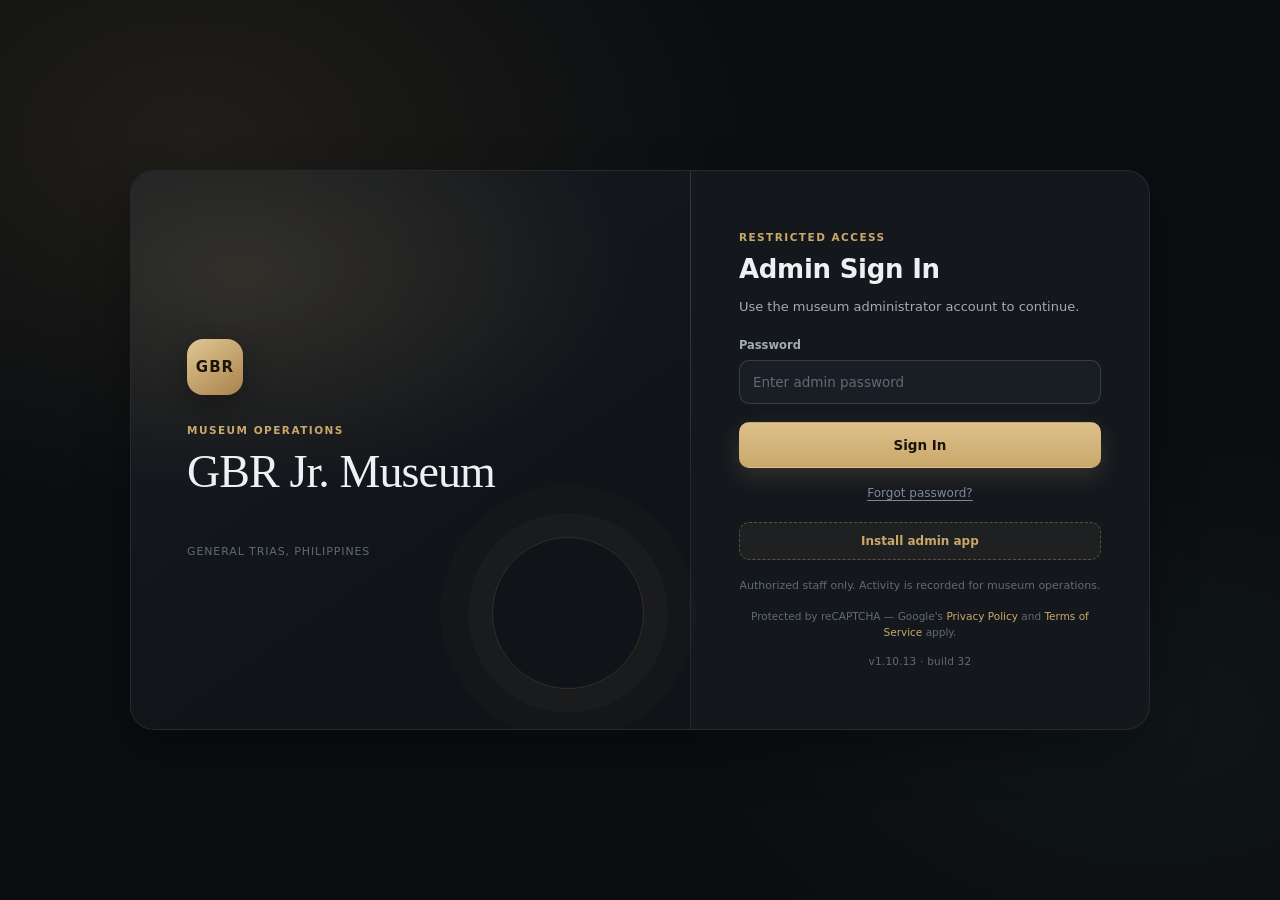
==== commit 2b53bdad: "Fix the reCAPTCHA loader by dropping badge=hidden - recaptcha.js: `badge=hidden` is not a documented" ====
--- a/admin.html
+++ b/admin.html
@@ -11,7 +11,7 @@
 <meta name="apple-mobile-web-app-status-bar-style" content="black-translucent" />
 <meta name="apple-mobile-web-app-title" content="GBR Admin" />
 <link rel="apple-touch-icon" href="./assets/logo.png" />
-<link rel="stylesheet" href="admin.css?v=21" />
+<link rel="stylesheet" href="admin.css?v=22" />
 <script src="asset-manifest.js"></script>
 <script src="offline-store.js?v=1"></script>
 <script>
@@ -698,7 +698,7 @@
     firebase.initializeApp(firebaseConfig);
   </script>
 
-  <script src="recaptcha.js?v=5" defer></script>
+  <script src="recaptcha.js?v=6" defer></script>
   <script src="admin.js?v=32" defer></script>
 </body>
 </html>
--- a/admin.css
+++ b/admin.css
@@ -334,9 +334,9 @@
 .login-status.is-error { color: var(--danger); }
 .login-status.hidden { display: none; }
 .login-version { margin: 14px 0 0; text-align: center; color: var(--muted-2); font-size: 10.5px; letter-spacing: 0.02em; }
-/* recaptcha.js asks for badge=hidden; this rule also covers a loader that was
-   cached before that change, so the floating badge never reappears. The
-   attribution footnote keeps the notice visible without the badge. */
+/* recaptcha.js loads api.js with the default badge and hides it here (Google
+   400s on the undocumented badge=hidden value). The attribution footnote keeps
+   the notice visible without the badge. */
 .grecaptcha-badge { visibility: hidden !important; opacity: 0 !important; }
 .login-recaptcha-note { margin-top: 14px; color: var(--muted-2); font-size: 10.5px; line-height: 1.5; text-align: center; }
 .login-recaptcha-note a { color: var(--gold); text-decoration: none; }
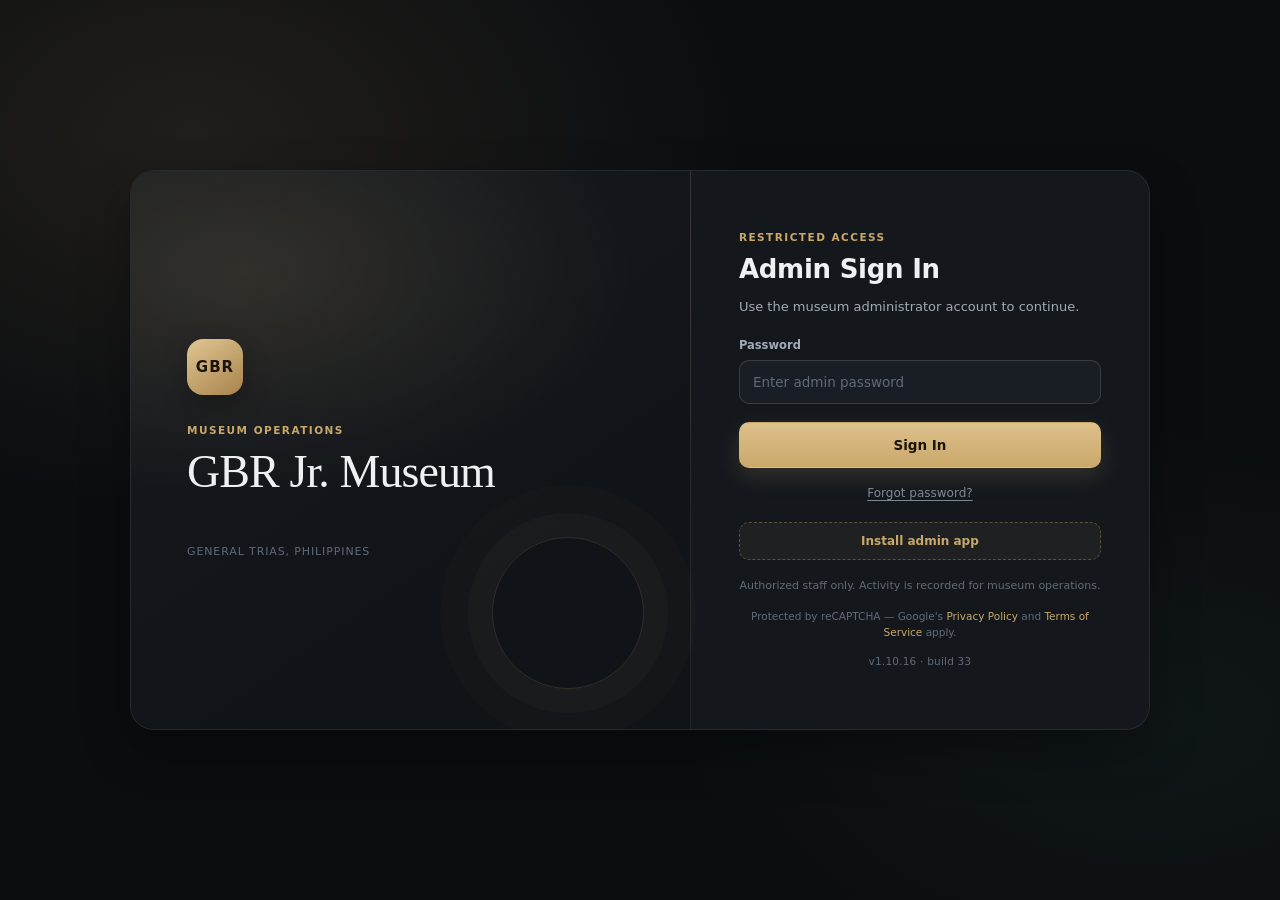
==== commit 01250f31: "Hide the admin journey box and prune presence after 8 hours" ====
--- a/admin.html
+++ b/admin.html
@@ -11,7 +11,7 @@
 <meta name="apple-mobile-web-app-status-bar-style" content="black-translucent" />
 <meta name="apple-mobile-web-app-title" content="GBR Admin" />
 <link rel="apple-touch-icon" href="./assets/logo.png" />
-<link rel="stylesheet" href="admin.css?v=22" />
+<link rel="stylesheet" href="admin.css?v=23" />
 <script src="asset-manifest.js"></script>
 <script src="offline-store.js?v=1"></script>
 <script>
@@ -231,41 +231,6 @@
           </div>
 
           <div class="analytics-grid analytics-grid-secondary">
-            <section class="panel">
-              <header class="panel-head">
-                <div>
-                  <p class="eyebrow">Journey</p>
-                  <h3>Visitor Funnel</h3>
-                </div>
-              </header>
-              <div class="funnel-layout">
-                <div id="journey-donut" class="donut">
-                  <div class="donut-center">
-                    <strong id="journey-rate">—</strong>
-                    <span>completion</span>
-                  </div>
-                </div>
-                <div class="legend-list">
-                  <div class="legend-item">
-                    <span class="legend-dot gold"></span>
-                    <span>Completed collection</span>
-                    <strong id="journey-completed">—</strong>
-                  </div>
-                  <div class="legend-item">
-                    <span class="legend-dot muted"></span>
-                    <span>Visitors seen</span>
-                    <strong id="journey-visitors">—</strong>
-                  </div>
-                  <div class="legend-item">
-                    <span class="legend-dot green"></span>
-                    <span>Left a note</span>
-                    <strong id="journey-notes">—</strong>
-                  </div>
-                </div>
-              </div>
-              <p class="panel-footnote" id="journey-footnote">Based on visitors seen across presence, completions, and guestbook activity.</p>
-            </section>
-
             <section class="panel">
               <header class="panel-head">
                 <div>
@@ -699,6 +664,6 @@
   </script>
 
   <script src="recaptcha.js?v=6" defer></script>
-  <script src="admin.js?v=32" defer></script>
+  <script src="admin.js?v=33" defer></script>
 </body>
 </html>
--- a/admin.css
+++ b/admin.css
@@ -645,7 +645,7 @@
 
 .analytics-grid { display: grid; gap: 14px; }
 .analytics-grid-main { grid-template-columns: minmax(0, 1.9fr) minmax(280px, 0.85fr); margin-bottom: 14px; }
-.analytics-grid-secondary { grid-template-columns: repeat(3, minmax(0, 1fr)); }
+.analytics-grid-secondary { grid-template-columns: repeat(2, minmax(0, 1fr)); }
 
 /* ---------------- Visits chart ---------------- */
 .visits-filter { display: flex; flex-wrap: wrap; gap: 5px; justify-content: flex-end; }
@@ -761,38 +761,7 @@
 .insight-list span { color: var(--muted); }
 .insight-list strong { color: var(--text); font-weight: 650; text-align: right; font-variant-numeric: tabular-nums; }
 
-/* ---------------- Funnel / mix / readiness ---------------- */
-.funnel-layout { display: flex; align-items: center; gap: 22px; }
-.donut {
-  --pct: 0;
-  position: relative;
-  display: flex;
-  align-items: center;
-  justify-content: center;
-  width: 138px;
-  height: 138px;
-  flex-shrink: 0;
-  border-radius: 50%;
-  background: conic-gradient(var(--gold) calc(var(--pct) * 1%), rgba(255, 255, 255, 0.07) 0);
-}
-.donut::before {
-  content: "";
-  position: absolute;
-  inset: 13px;
-  border-radius: 50%;
-  background: var(--surface);
-  border: 1px solid rgba(255, 255, 255, 0.04);
-}
-.donut-center { position: relative; z-index: 1; text-align: center; }
-.donut-center strong { display: block; font-size: 25px; font-weight: 650; line-height: 1.1; }
-.donut-center span { color: var(--muted-2); font-size: 9px; font-weight: 700; letter-spacing: 0.09em; text-transform: uppercase; }
-.legend-list { display: flex; flex: 1; flex-direction: column; gap: 11px; min-width: 0; }
-.legend-item { display: flex; align-items: center; gap: 9px; color: var(--muted); font-size: 11.5px; }
-.legend-item strong { margin-left: auto; color: var(--text); font-weight: 650; font-variant-numeric: tabular-nums; }
-.legend-dot { width: 7px; height: 7px; flex-shrink: 0; border-radius: 50%; }
-.legend-dot.gold { background: var(--gold); }
-.legend-dot.muted { background: var(--muted-2); }
-.legend-dot.green { background: var(--success); }
+/* ---------------- Note mix / readiness ---------------- */
 
 .mix-list { display: flex; flex-direction: column; gap: 15px; }
 .mix-row-head { display: flex; align-items: baseline; justify-content: space-between; gap: 12px; margin-bottom: 6px; color: var(--muted); font-size: 11.5px; }
@@ -1437,8 +1406,6 @@
   .visits-chart-bar-label { font-size: 8.5px; }
   .panel-insights .insight-list { grid-template-columns: 1fr; }
   .form-row { grid-template-columns: 1fr; gap: 0; }
-  .funnel-layout { flex-direction: column; align-items: flex-start; }
-  .legend-list { width: 100%; }
   .admin-row { flex-wrap: wrap; }
   .admin-row-actions { width: 100%; justify-content: flex-end; }
   .admin-note-preview { width: 72px; height: 82px; }
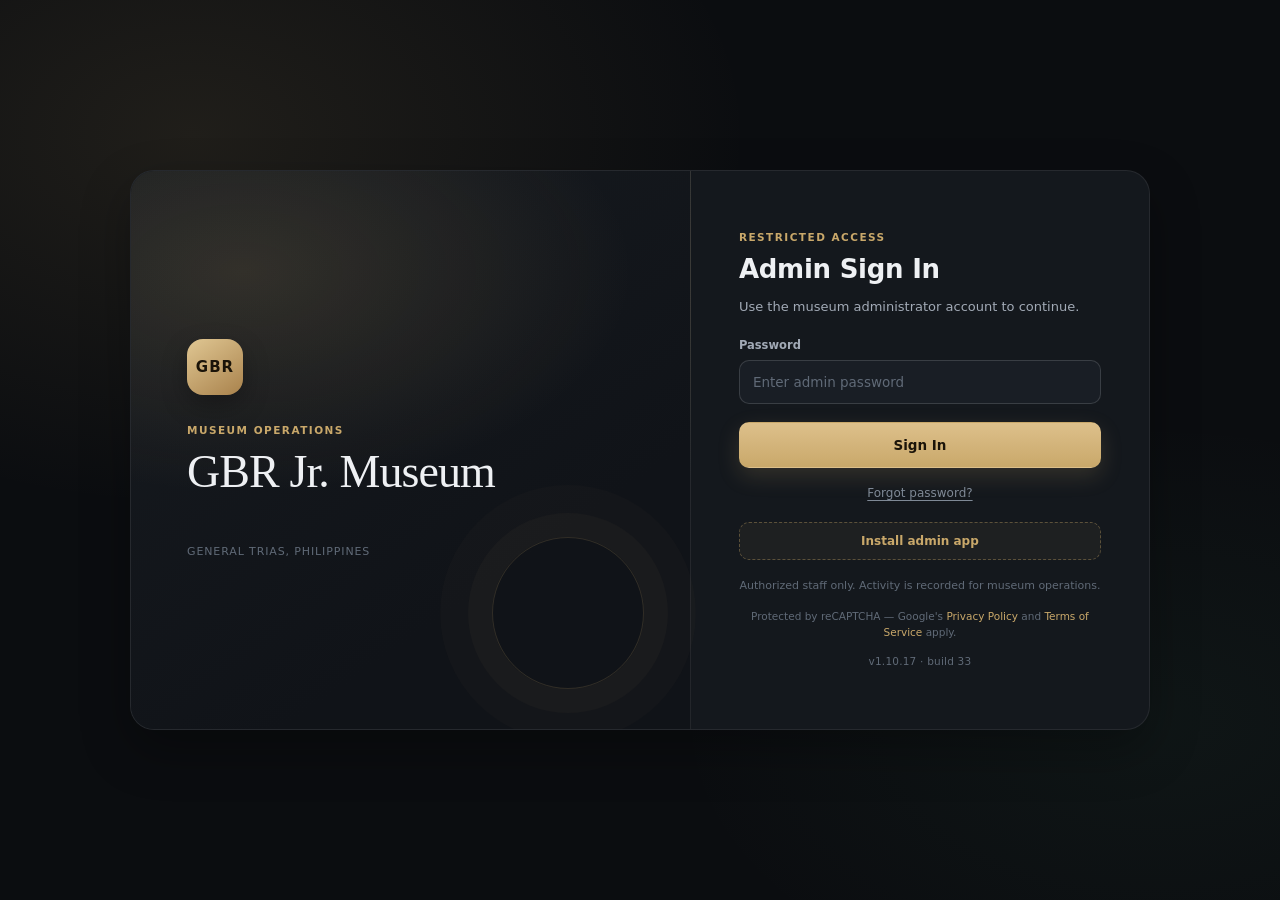
==== commit ad5d59d7: "Drop the account tab help notes and bump to 1.10.17" ====
--- a/admin.html
+++ b/admin.html
@@ -589,7 +589,6 @@
                 <button id="btn-change-password" class="btn-primary" type="button">Update Password</button>
                 <button id="btn-send-reset-email" class="btn-secondary" type="button">Email Reset Link</button>
               </div>
-              <p class="panel-footnote">The password lives in Firebase Authentication, never in the app files, so it can be changed here at any time and applies to every device that signs in.</p>
             </section>
 
             <section class="panel">
@@ -605,7 +604,6 @@
                 <button id="btn-check-admin-updates" class="btn-secondary" type="button">Check for Updates</button>
                 <button id="btn-load-admin-update" class="btn-primary hidden" type="button">Reload New Build</button>
               </div>
-              <p class="panel-footnote">The build number is the version of admin.js this browser actually loaded. When a newer build is deployed, reload to pick it up — the offline copy is cleared for you.</p>
             </section>
           </div>
         </section>
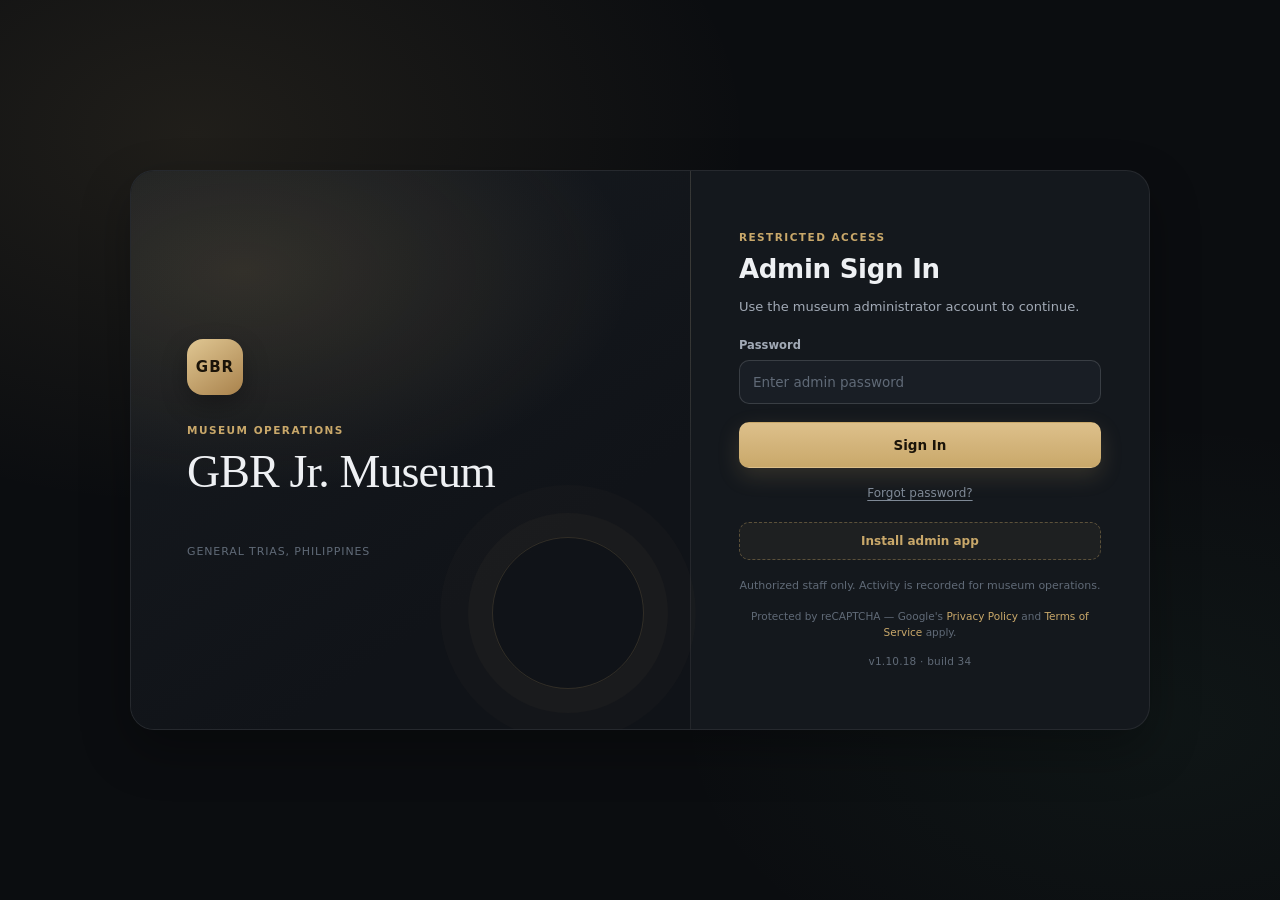
==== commit 6a854ccc: "Admin: retry deletes after a token refresh and report the real failure" ====
--- a/admin.html
+++ b/admin.html
@@ -662,6 +662,6 @@
   </script>
 
   <script src="recaptcha.js?v=6" defer></script>
-  <script src="admin.js?v=33" defer></script>
+  <script src="admin.js?v=34" defer></script>
 </body>
 </html>
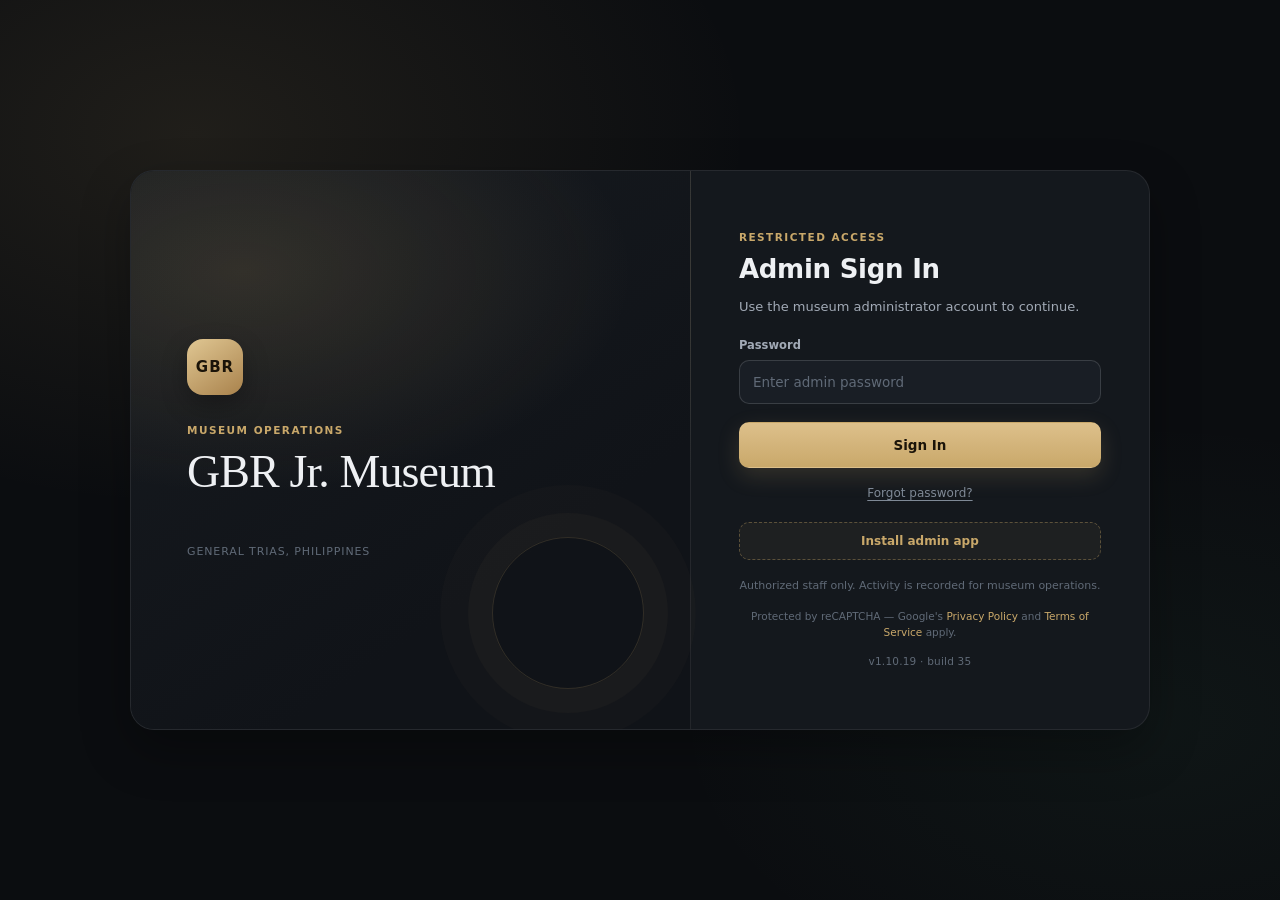
==== commit 11b0e1a5: "Admin: clearer delete failures for expired sessions and blocked requests" ====
--- a/admin.html
+++ b/admin.html
@@ -662,6 +662,6 @@
   </script>
 
   <script src="recaptcha.js?v=6" defer></script>
-  <script src="admin.js?v=34" defer></script>
+  <script src="admin.js?v=35" defer></script>
 </body>
 </html>
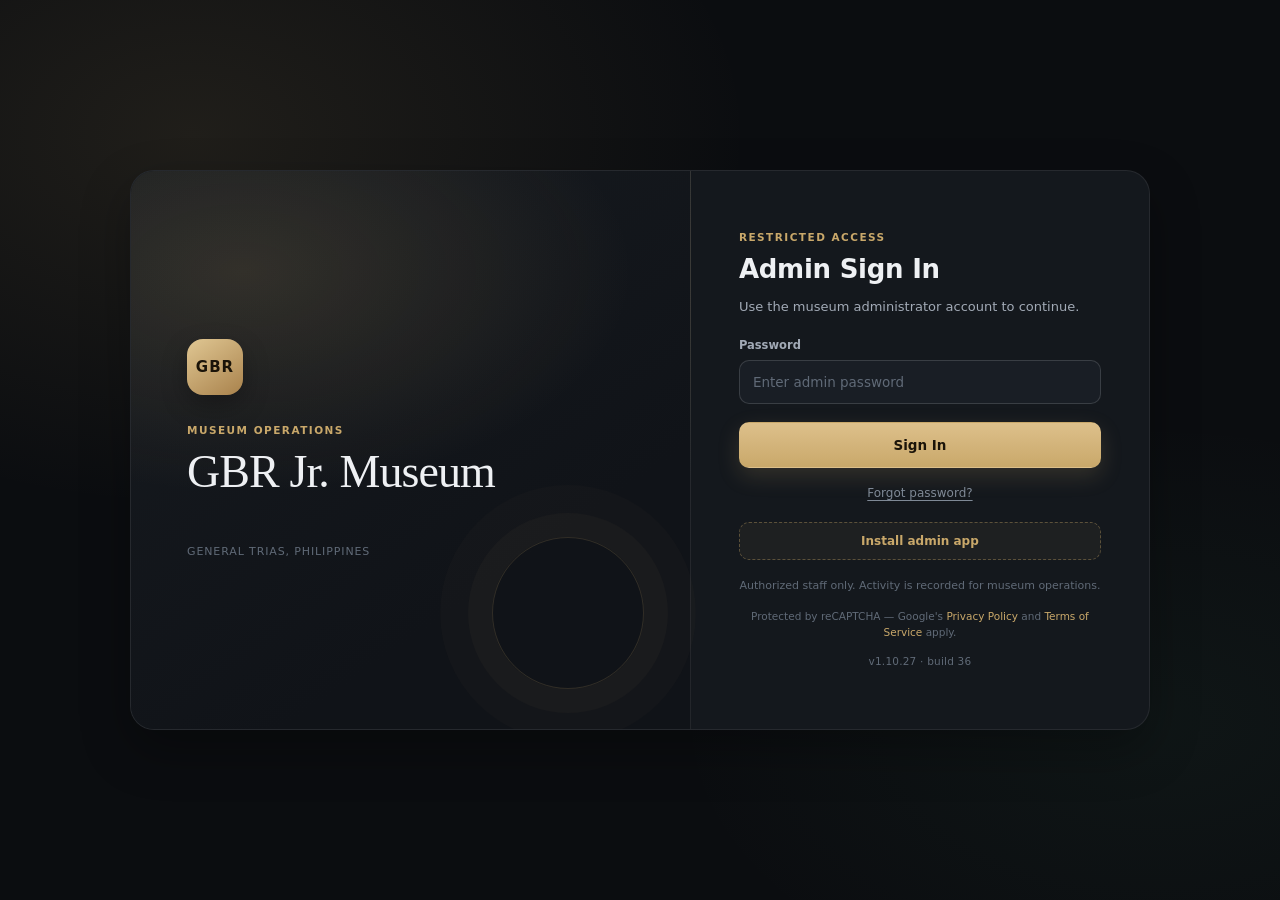
==== commit 48d44836: "Admin: show a clean login error for a wrong password" ====
--- a/admin.html
+++ b/admin.html
@@ -42,7 +42,7 @@
         <p class="modal-desc">Use the museum administrator account to continue.</p>
         <label class="field-label" for="admin-password-input">Password</label>
         <input id="admin-password-input" class="text-input" type="password" placeholder="Enter admin password" autocomplete="current-password" />
-        <p id="admin-login-error" class="admin-error hidden">Incorrect password.</p>
+        <p id="admin-login-error" class="admin-error hidden">Login Failed. Incorrect Password</p>
         <button id="btn-admin-login-submit" class="btn-primary">Sign In</button>
         <button id="btn-forgot-password" class="login-link-btn" type="button">Forgot password?</button>
         <button id="btn-install-admin-login" class="login-install-btn" type="button">Install admin app</button>
@@ -662,6 +662,6 @@
   </script>
 
   <script src="recaptcha.js?v=6" defer></script>
-  <script src="admin.js?v=35" defer></script>
+  <script src="admin.js?v=36" defer></script>
 </body>
 </html>
--- a/admin.css
+++ b/admin.css
@@ -1,6 +1,4 @@
-/* ============================================
-   GBR Jr. Museum — Admin Console
-   ============================================ */
+
 :root {
   --bg: #0b0d10;
   --bg-elevated: #0f1216;
@@ -36,10 +34,7 @@
   margin: 0;
   padding: 0;
   min-height: 100%;
-  /* The admin page scrolls as a whole, so the page itself is what a downward drag
-     at the top would reload — losing a half-filled form. This stops the browser
-     gesture in Chrome and Firefox; offline-store.js handles Safari, which ignores
-     this rule. */
+
   overscroll-behavior: none;
 }
 
@@ -63,7 +58,7 @@
 
 .hidden { display: none !important; }
 
-/* ---------------- Shared type ---------------- */
+
 .eyebrow {
   margin: 0 0 4px;
   color: var(--gold);
@@ -73,7 +68,7 @@
   text-transform: uppercase;
 }
 
-/* ---------------- Buttons ---------------- */
+
 .btn-primary, .btn-secondary, .btn-tiny {
   border: 1px solid transparent;
   border-radius: var(--radius-sm);
@@ -127,7 +122,7 @@
 .btn-tiny.danger { color: #f59a92; border-color: rgba(224, 107, 99, 0.32); background: var(--danger-soft); }
 .btn-tiny.danger:hover { background: rgba(224, 107, 99, 0.2); }
 
-/* ---------------- Inputs ---------------- */
+
 .text-input, .note-textarea, .date-select {
   width: 100%;
   color: var(--text);
@@ -212,7 +207,7 @@
 
 .upload-hint { display: block; margin-top: 5px; color: var(--muted-2); font-size: 10.5px; line-height: 1.4; }
 
-/* ---------------- Login ---------------- */
+
 .login-screen {
   position: fixed;
   inset: 0;
@@ -334,9 +329,7 @@
 .login-status.is-error { color: var(--danger); }
 .login-status.hidden { display: none; }
 .login-version { margin: 14px 0 0; text-align: center; color: var(--muted-2); font-size: 10.5px; letter-spacing: 0.02em; }
-/* recaptcha.js loads api.js with the default badge and hides it here (Google
-   400s on the undocumented badge=hidden value). The attribution footnote keeps
-   the notice visible without the badge. */
+
 .grecaptcha-badge { visibility: hidden !important; opacity: 0 !important; }
 .login-recaptcha-note { margin-top: 14px; color: var(--muted-2); font-size: 10.5px; line-height: 1.5; text-align: center; }
 .login-recaptcha-note a { color: var(--gold); text-decoration: none; }
@@ -357,7 +350,7 @@
 }
 .brand-mark.small { width: 40px; height: 40px; border-radius: 12px; font-size: 11px; }
 
-/* ---------------- Modals ---------------- */
+
 .modal-overlay {
   position: fixed;
   inset: 0;
@@ -408,7 +401,7 @@
 .ai-status.success { color: var(--success); }
 .ai-status.error { color: #f08c84; }
 
-/* ---------------- App shell ---------------- */
+
 .admin-shell { min-height: 100vh; }
 .admin-shell.hidden { display: none; }
 
@@ -532,7 +525,7 @@
   padding: 28px 32px 56px;
 }
 
-/* ---------------- Section heading ---------------- */
+
 .section-intro {
   display: flex;
   align-items: flex-end;
@@ -563,7 +556,7 @@
   font-variant-numeric: tabular-nums;
 }
 
-/* ---------------- KPI cards ---------------- */
+
 .kpi-grid {
   display: grid;
   grid-template-columns: repeat(5, minmax(0, 1fr));
@@ -613,7 +606,7 @@
 }
 .live-pill .live-dot { width: 6px; height: 6px; box-shadow: none; }
 
-/* ---------------- Panels ---------------- */
+
 .panel {
   padding: 20px;
   background: var(--surface);
@@ -632,7 +625,7 @@
 .panel-head .eyebrow { margin-bottom: 1px; }
 .panel-footnote { margin-top: 14px; color: var(--muted-2); font-size: 10.5px; line-height: 1.5; }
 
-/* ---------------- Account & About ---------------- */
+
 .account-grid { display: grid; gap: 14px; grid-template-columns: repeat(auto-fit, minmax(320px, 1fr)); }
 .panel-note { margin: -2px 0 16px; color: var(--text-dim); font-size: 12.5px; }
 .panel-note strong { color: var(--text); font-weight: 650; }
@@ -647,7 +640,7 @@
 .analytics-grid-main { grid-template-columns: minmax(0, 1.9fr) minmax(280px, 0.85fr); margin-bottom: 14px; }
 .analytics-grid-secondary { grid-template-columns: repeat(2, minmax(0, 1fr)); }
 
-/* ---------------- Visits chart ---------------- */
+
 .visits-filter { display: flex; flex-wrap: wrap; gap: 5px; justify-content: flex-end; }
 .filter-tab {
   padding: 6px 10px;
@@ -667,9 +660,8 @@
   border-color: rgba(201, 168, 106, 0.26);
 }
 
-/* ---------------- Date filters on the moderator lists ---------------- */
-/* The leaderboard and guestbook tabs add a range/day filter above their list;
-   the tabs reuse .filter-tab so both toolbars look and behave the same. */
+
+
 .list-filter-bar {
   display: flex;
   flex-wrap: wrap;
@@ -746,7 +738,7 @@
 }
 .visits-chart-total { margin-top: 10px; color: var(--muted-2); font-size: 11px; text-align: right; }
 
-/* ---------------- Insights ---------------- */
+
 .insight-list { margin: 0; padding: 0; list-style: none; }
 .insight-list li {
   display: flex;
@@ -761,7 +753,7 @@
 .insight-list span { color: var(--muted); }
 .insight-list strong { color: var(--text); font-weight: 650; text-align: right; font-variant-numeric: tabular-nums; }
 
-/* ---------------- Note mix / readiness ---------------- */
+
 
 .mix-list { display: flex; flex-direction: column; gap: 15px; }
 .mix-row-head { display: flex; align-items: baseline; justify-content: space-between; gap: 12px; margin-bottom: 6px; color: var(--muted); font-size: 11.5px; }
@@ -802,7 +794,7 @@
 .mini-stats span { color: var(--muted-2); font-size: 9.5px; font-weight: 650; letter-spacing: 0.05em; text-transform: uppercase; }
 .mini-stats strong { font-size: 17px; font-weight: 650; font-variant-numeric: tabular-nums; }
 
-/* ---------------- Artworks ---------------- */
+
 .artworks-layout { display: block; }
 .upload-panel, .artworks-list-panel { padding: 22px; }
 .artworks-list-panel { min-height: 420px; }
@@ -811,7 +803,7 @@
 .section-actions { display: flex; align-items: center; gap: 10px; flex-shrink: 0; }
 .btn-inline { width: auto; margin-top: 0; }
 
-/* ---------------- Artwork drawer ---------------- */
+
 body.drawer-open { overflow: hidden; }
 .drawer-backdrop {
   position: fixed;
@@ -889,7 +881,7 @@
 .drawer-footer-actions .btn-secondary { flex: 0 0 34%; }
 .drawer-footer-actions .btn-primary { flex: 1; margin-top: 0; }
 
-/* ---------------- Collection controls ---------------- */
+
 .collection-toolbar {
   display: flex;
   align-items: center;
@@ -963,7 +955,7 @@
   text-transform: uppercase;
 }
 
-/* ---------------- Quiz builder ---------------- */
+
 .quiz-section-head { display: flex; align-items: center; justify-content: space-between; gap: 10px; }
 .quiz-section-head .form-section-title { margin-bottom: 10px; }
 .quiz-editor-list { display: flex; flex-direction: column; gap: 14px; margin-top: 12px; }
@@ -1010,7 +1002,7 @@
 .quiz-option-hint { margin: 10px 0 0; color: var(--muted-2); font-size: 10.5px; line-height: 1.5; }
 .artwork-drawer.quiz-mode .quiz-hidden { display: none; }
 
-/* ---------------- Hologram sign editor ---------------- */
+
 .hologram-modal-card { max-width: 560px; }
 .hologram-modal-card h3 { margin: 0 0 6px; font-size: 20px; }
 .hologram-enable-row { margin: 16px 0 4px; }
@@ -1222,7 +1214,7 @@
 .ar-publish-panel .btn-primary { margin-top: 12px; }
 .ar-publish-panel .upload-status { text-align: left; }
 
-/* ---------------- Lists / tables ---------------- */
+
 .table-panel { padding: 16px; }
 .admin-section-header { display: flex; align-items: center; justify-content: space-between; gap: 16px; }
 .admin-section-actions { display: flex; flex-wrap: wrap; gap: 7px; }
@@ -1319,7 +1311,7 @@
 
 .leaderboard-status { padding: 18px 4px; color: var(--muted); font-size: 12.5px; }
 
-/* ---------------- Marker quality ---------------- */
+
 .marker-quality-wrap {
   margin-top: 12px;
   padding: 13px;
@@ -1346,7 +1338,7 @@
 .quality-rating.poor { color: var(--danger); }
 #marker-test-status { display: block; margin-top: 10px; font-size: 11px; text-align: left; }
 
-/* ---------------- Responsive ---------------- */
+
 @media (max-width: 1280px) {
   .kpi-grid { grid-template-columns: repeat(3, minmax(0, 1fr)); }
   .analytics-grid-secondary { grid-template-columns: 1fr 1fr; }
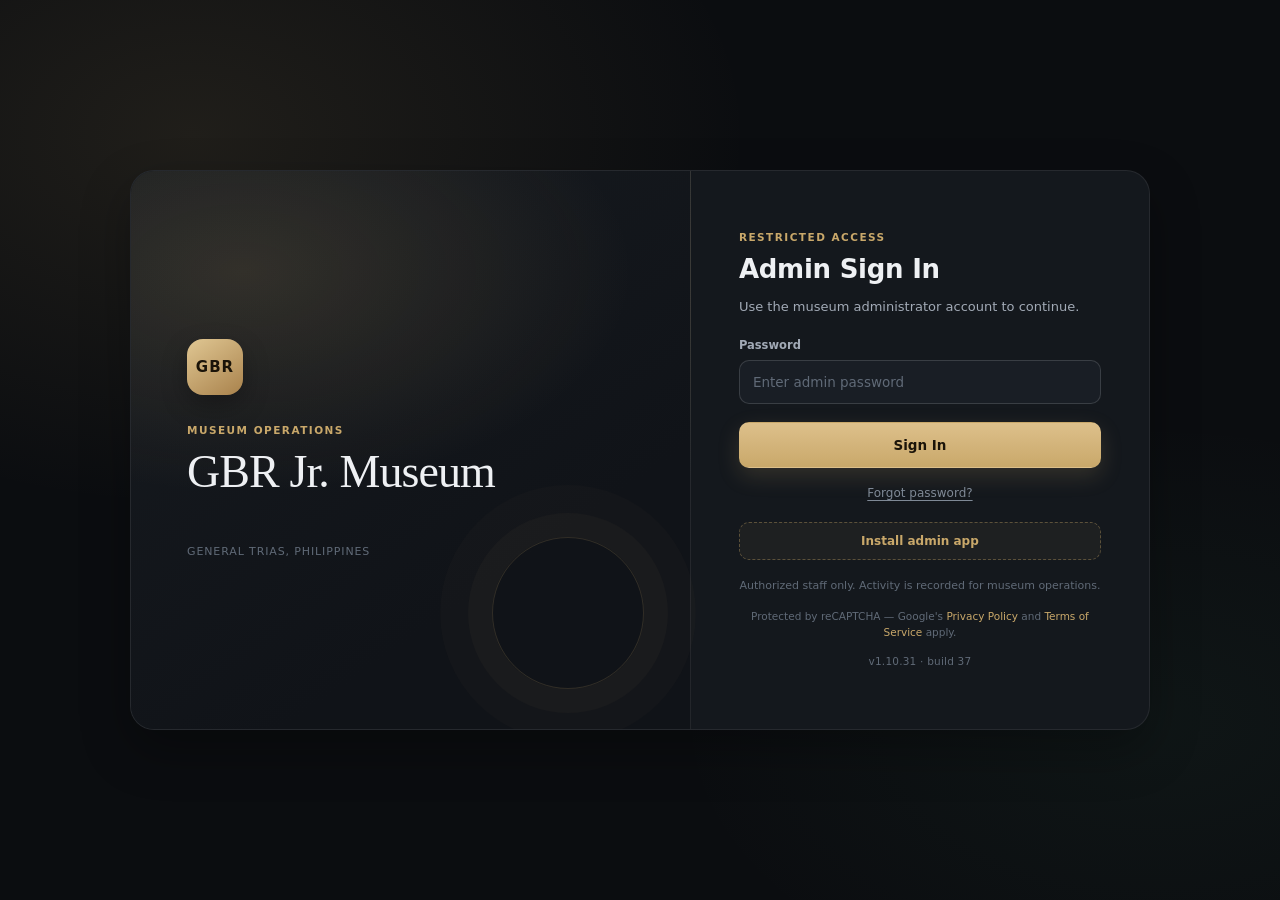
==== commit 38609da1: "Add guestbook profanity guard and admin list search Reject inappropriate guestbook note text with an" ====
--- a/admin.html
+++ b/admin.html
@@ -11,7 +11,7 @@
 <meta name="apple-mobile-web-app-status-bar-style" content="black-translucent" />
 <meta name="apple-mobile-web-app-title" content="GBR Admin" />
 <link rel="apple-touch-icon" href="./assets/logo.png" />
-<link rel="stylesheet" href="admin.css?v=23" />
+<link rel="stylesheet" href="admin.css?v=24" />
 <script src="asset-manifest.js"></script>
 <script src="offline-store.js?v=1"></script>
 <script>
@@ -512,15 +512,21 @@
           </div>
 
           <div class="list-filter-bar">
-            <div class="date-filter" id="leaderboard-date-filter" role="group" aria-label="Filter the leaderboard by date">
-              <button class="filter-tab active" type="button" data-range="all">All</button>
-              <button class="filter-tab" type="button" data-range="today">Today</button>
-              <button class="filter-tab" type="button" data-range="week">7 Days</button>
-              <button class="filter-tab" type="button" data-range="month">30 Days</button>
-              <label class="date-filter-pick">
-                <span>Pick a day</span>
-                <input id="leaderboard-date" class="text-input date-input" type="date" aria-label="Show only the leaderboard entries posted on this day" />
+            <div class="list-filter-main">
+              <label class="search-field list-filter-search" for="leaderboard-search">
+                <svg viewBox="0 0 24 24" aria-hidden="true"><circle cx="11" cy="11" r="7"></circle><path d="m20 20-4-4"></path></svg>
+                <input id="leaderboard-search" type="search" placeholder="Search visitor name" aria-label="Search leaderboard by visitor name" aria-controls="admin-leaderboard-list" autocomplete="off" />
               </label>
+              <div class="date-filter" id="leaderboard-date-filter" role="group" aria-label="Filter the leaderboard by date">
+                <button class="filter-tab active" type="button" data-range="all">All</button>
+                <button class="filter-tab" type="button" data-range="today">Today</button>
+                <button class="filter-tab" type="button" data-range="week">7 Days</button>
+                <button class="filter-tab" type="button" data-range="month">30 Days</button>
+                <label class="date-filter-pick">
+                  <span>Pick a day</span>
+                  <input id="leaderboard-date" class="text-input date-input" type="date" aria-label="Show only the leaderboard entries posted on this day" />
+                </label>
+              </div>
             </div>
             <p id="leaderboard-date-summary" class="list-filter-summary" aria-live="polite"></p>
           </div>
@@ -543,15 +549,21 @@
           </div>
 
           <div class="list-filter-bar">
-            <div class="date-filter" id="notes-date-filter" role="group" aria-label="Filter the guestbook by date">
-              <button class="filter-tab active" type="button" data-range="all">All</button>
-              <button class="filter-tab" type="button" data-range="today">Today</button>
-              <button class="filter-tab" type="button" data-range="week">7 Days</button>
-              <button class="filter-tab" type="button" data-range="month">30 Days</button>
-              <label class="date-filter-pick">
-                <span>Pick a day</span>
-                <input id="notes-date" class="text-input date-input" type="date" aria-label="Show only the guestbook notes posted on this day" />
+            <div class="list-filter-main">
+              <label class="search-field list-filter-search" for="notes-search">
+                <svg viewBox="0 0 24 24" aria-hidden="true"><circle cx="11" cy="11" r="7"></circle><path d="m20 20-4-4"></path></svg>
+                <input id="notes-search" type="search" placeholder="Search name or note text" aria-label="Search guestbook notes by name or text" aria-controls="admin-notes-list" autocomplete="off" />
               </label>
+              <div class="date-filter" id="notes-date-filter" role="group" aria-label="Filter the guestbook by date">
+                <button class="filter-tab active" type="button" data-range="all">All</button>
+                <button class="filter-tab" type="button" data-range="today">Today</button>
+                <button class="filter-tab" type="button" data-range="week">7 Days</button>
+                <button class="filter-tab" type="button" data-range="month">30 Days</button>
+                <label class="date-filter-pick">
+                  <span>Pick a day</span>
+                  <input id="notes-date" class="text-input date-input" type="date" aria-label="Show only the guestbook notes posted on this day" />
+                </label>
+              </div>
             </div>
             <p id="notes-date-summary" class="list-filter-summary" aria-live="polite"></p>
           </div>
@@ -662,6 +674,6 @@
   </script>
 
   <script src="recaptcha.js?v=6" defer></script>
-  <script src="admin.js?v=36" defer></script>
+  <script src="admin.js?v=37" defer></script>
 </body>
 </html>
--- a/admin.css
+++ b/admin.css
@@ -670,6 +670,20 @@
   gap: 10px;
   margin-bottom: 12px;
 }
+.list-filter-main {
+  display: flex;
+  flex: 1 1 560px;
+  flex-wrap: wrap;
+  align-items: center;
+  gap: 10px;
+  min-width: 0;
+}
+.search-field.list-filter-search {
+  flex: 0 1 270px;
+  min-width: 210px;
+  max-width: 340px;
+}
+.search-field.list-filter-search input { min-height: 24px; }
 .date-filter { display: flex; flex-wrap: wrap; align-items: center; gap: 7px; }
 .date-filter-pick { display: flex; align-items: center; gap: 6px; }
 .date-filter-pick > span {
@@ -1403,6 +1417,8 @@
   .admin-note-preview { width: 72px; height: 82px; }
   .date-select { width: 100%; }
   .list-filter-bar { width: 100%; align-items: flex-start; }
+  .list-filter-main { flex-basis: 100%; width: 100%; }
+  .search-field.list-filter-search { flex: 1 1 100%; width: 100%; max-width: none; }
   .date-filter { width: 100%; }
   .date-filter-pick { width: 100%; flex-direction: column; align-items: stretch; gap: 4px; }
   .text-input.date-input { width: 100%; }
